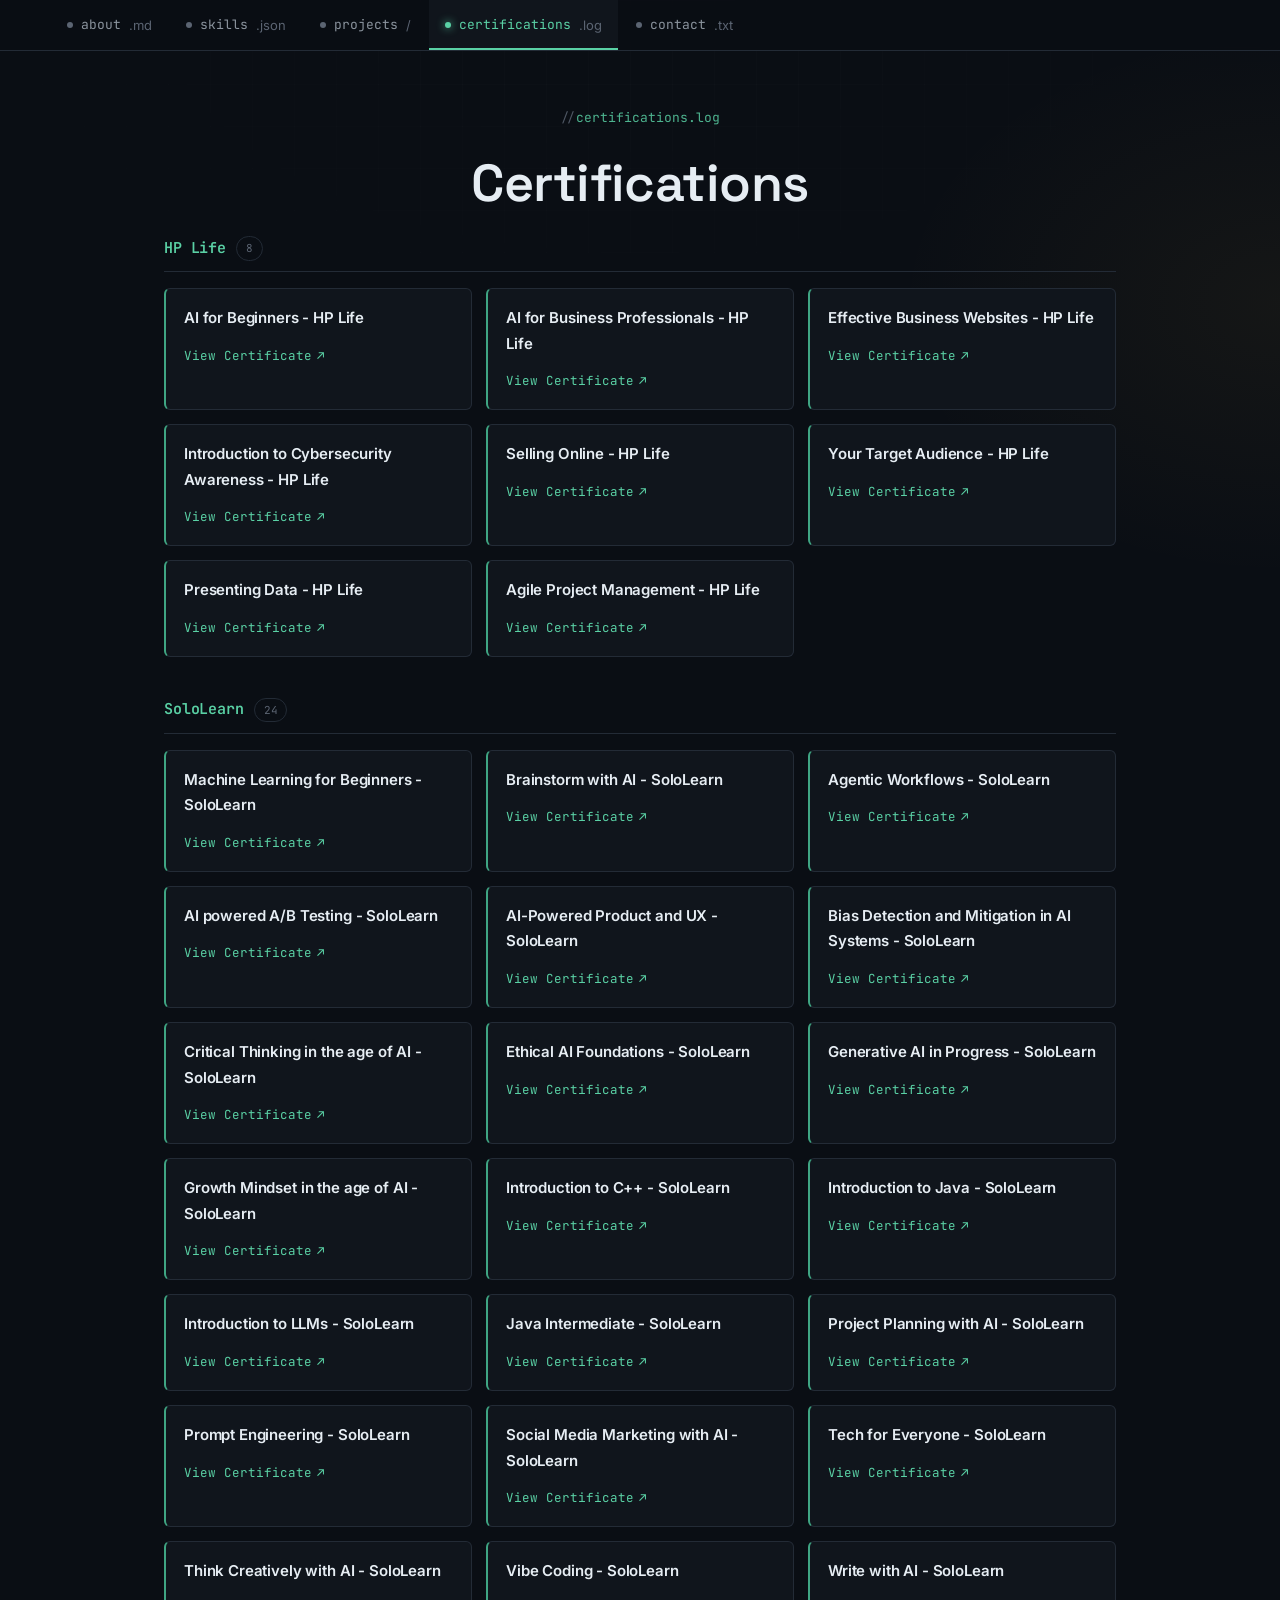
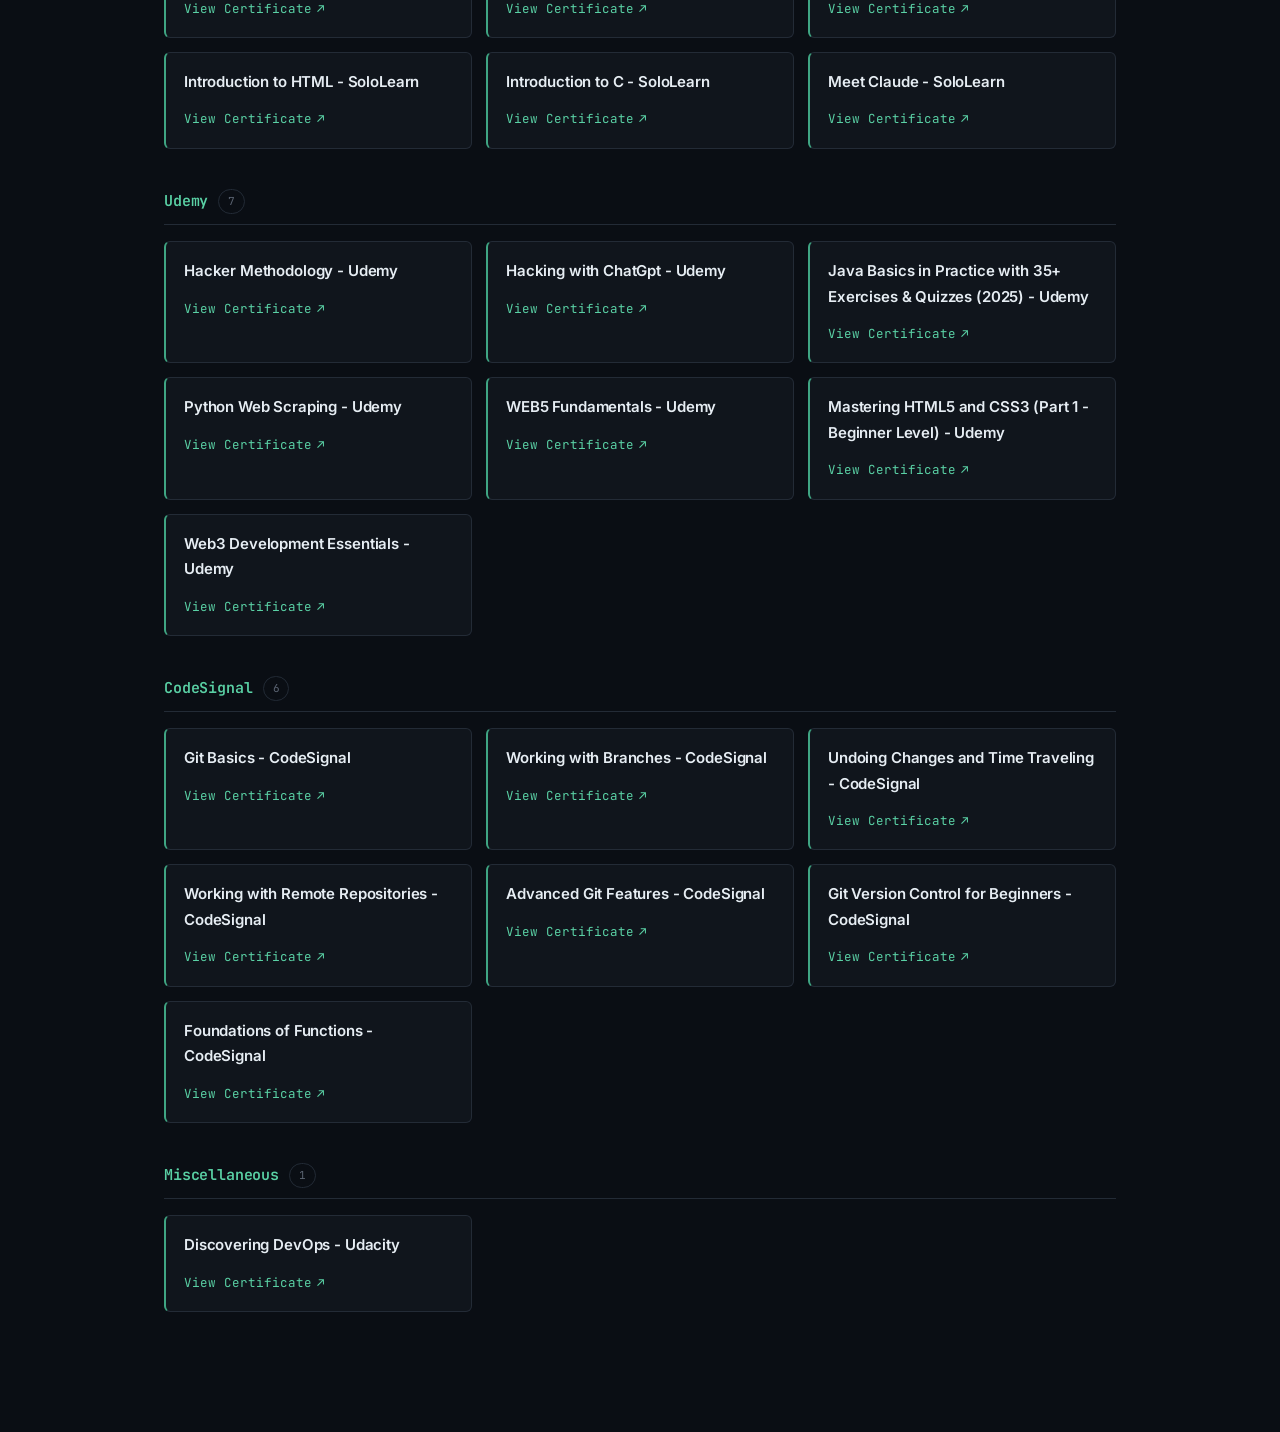
==== certifications.html @ 0cbd5995 "Add new certification: Foundations of Functions from CodeSignal to certifications.html" ====
<!doctype html>
<html lang="en">
  <head>
    <meta charset="UTF-8" />
    <meta name="viewport" content="width=device-width, initial-scale=1.0" />
    <title>Certifications — Ahmad Albash Zia</title>
    <link rel="preconnect" href="https://fonts.googleapis.com" />
    <link rel="preconnect" href="https://fonts.gstatic.com" crossorigin />
    <link
      href="https://fonts.googleapis.com/css2?family=Space+Grotesk:wght@500;600;700&family=Inter:wght@400;500;600&family=JetBrains+Mono:wght@400;500&display=swap"
      rel="stylesheet"
    />
    <link rel="stylesheet" href="style.css" />
  </head>
  <body>
    <nav class="navbar">
      <div class="nav-links">
        <a class="tab" href="./index.html#Introduction"
          ><span class="dot"></span>about<span class="ext">.md</span></a
        >
        <a class="tab" href="./index.html#Skills"
          ><span class="dot"></span>skills<span class="ext">.json</span></a
        >
        <a class="tab" href="./index.html#Projects"
          ><span class="dot"></span>projects<span class="ext">/</span></a
        >
        <a class="tab active" href="./certifications.html"
          ><span class="dot"></span>certifications<span class="ext"
            >.log</span
          ></a
        >
        <a class="tab" href="./index.html#Contact"
          ><span class="dot"></span>contact<span class="ext">.txt</span></a
        >
      </div>
    </nav>

    <header>
      <p class="section-comment" style="justify-content: center; display: flex">
        certifications.log
      </p>
      <h1>Certifications</h1>
    </header>
    <main>
      <div class="issuer-group">
        <h2 class="issuer-name">HP Life <span class="count">8</span></h2>
        <div class="cert-grid">
          <div class="cert-card">
            <h2 class="cert-h2">AI for Beginners - HP Life</h2>
            <a
              href="https://www.life-global.org/certificate/41f4f62a-e7fe-44b0-a521-57588544c8f8"
              target="_blank"
              >View Certificate</a
            >
          </div>

          <div class="cert-card">
            <h2 class="cert-h2">AI for Business Professionals - HP Life</h2>
            <a
              href="https://www.life-global.org/certificate/1ef7b1c4-3ec1-46b8-892e-6b7d2354083e"
              target="_blank"
              >View Certificate</a
            >
          </div>

          <div class="cert-card">
            <h2 class="cert-h2">Effective Business Websites - HP Life</h2>
            <a
              href="https://www.life-global.org/certificate/fbd378d3-0270-4881-887a-692f426d498f"
              target="_blank"
              >View Certificate</a
            >
          </div>

          <div class="cert-card">
            <h2 class="cert-h2">
              Introduction to Cybersecurity Awareness - HP Life
            </h2>
            <a
              href="https://www.life-global.org/certificate/02664393-40a0-4029-86be-61c09d1d9b09"
              target="_blank"
              >View Certificate</a
            >
          </div>

          <div class="cert-card">
            <h2 class="cert-h2">Selling Online - HP Life</h2>
            <a
              href="https://www.life-global.org/certificate/b8f3567b-6fda-4a4f-a166-8b7f72ed0008"
              target="_blank"
              >View Certificate</a
            >
          </div>

          <div class="cert-card">
            <h2 class="cert-h2">Your Target Audience - HP Life</h2>
            <a
              href="https://www.life-global.org/certificate/7d866c68-f77e-4d21-af58-1f5ccb787897"
              target="_blank"
              >View Certificate</a
            >
          </div>

          <div class="cert-card">
            <h2 class="cert-h2">Presenting Data - HP Life</h2>
            <a
              href="https://www.life-global.org/certificate/591a79cc-0b3f-49ba-9373-750c67ef1134"
              target="_blank"
              >View Certificate</a
            >
          </div>

          <div class="cert-card">
            <h2 class="cert-h2">Agile Project Management - HP Life</h2>
            <a
              href="https://www.life-global.org/certificate/7ed08704-b102-4019-a067-90a4513e0f33"
              target="_blank"
              >View Certificate</a
            >
          </div>
        </div>
      </div>

      <div class="issuer-group">
        <h2 class="issuer-name">SoloLearn <span class="count">24</span></h2>
        <div class="cert-grid">
          <div class="cert-card">
            <h2 class="cert-h2">Machine Learning for Beginners - SoloLearn</h2>
            <a
              href="https://www.sololearn.com/certificates/CC-AMNHDHMT"
              target="_blank"
              >View Certificate</a
            >
          </div>

          <div class="cert-card">
            <h2 class="cert-h2">Brainstorm with AI - SoloLearn</h2>
            <a
              href="https://www.sololearn.com/certificates/CC-PLIGG1EA"
              target="_blank"
              >View Certificate</a
            >
          </div>

          <div class="cert-card">
            <h2 class="cert-h2">Agentic Workflows - SoloLearn</h2>
            <a
              href="https://www.sololearn.com/certificates/CC-DTAYGO9R"
              target="_blank"
              >View Certificate</a
            >
          </div>

          <div class="cert-card">
            <h2 class="cert-h2">AI powered A/B Testing - SoloLearn</h2>
            <a
              href="https://www.sololearn.com/certificates/CC-SEPK7ECH"
              target="_blank"
              >View Certificate</a
            >
          </div>

          <div class="cert-card">
            <h2 class="cert-h2">AI-Powered Product and UX - SoloLearn</h2>
            <a
              href="https://www.sololearn.com/certificates/CC-TLQQFYBA"
              target="_blank"
              >View Certificate</a
            >
          </div>

          <div class="cert-card">
            <h2 class="cert-h2">
              Bias Detection and Mitigation in AI Systems - SoloLearn
            </h2>
            <a
              href="https://www.sololearn.com/certificates/CC-4LPDYMAB"
              target="_blank"
              >View Certificate</a
            >
          </div>

          <div class="cert-card">
            <h2 class="cert-h2">
              Critical Thinking in the age of AI - SoloLearn
            </h2>
            <a
              href="https://www.sololearn.com/certificates/CC-JHFIIAVK"
              target="_blank"
              >View Certificate</a
            >
          </div>

          <div class="cert-card">
            <h2 class="cert-h2">Ethical AI Foundations - SoloLearn</h2>
            <a
              href="https://www.sololearn.com/certificates/CC-DMKH3DBT"
              target="_blank"
              >View Certificate</a
            >
          </div>

          <div class="cert-card">
            <h2 class="cert-h2">Generative AI in Progress - SoloLearn</h2>
            <a
              href="https://www.sololearn.com/certificates/CC-GPG73WEL"
              target="_blank"
              >View Certificate</a
            >
          </div>

          <div class="cert-card">
            <h2 class="cert-h2">Growth Mindset in the age of AI - SoloLearn</h2>
            <a
              href="https://www.sololearn.com/certificates/CC-PH25BYEA"
              target="_blank"
              >View Certificate</a
            >
          </div>

          <div class="cert-card">
            <h2 class="cert-h2">Introduction to C++ - SoloLearn</h2>
            <a
              href="https://www.sololearn.com/certificates/CC-8TV8YMZH"
              target="_blank"
              >View Certificate</a
            >
          </div>

          <div class="cert-card">
            <h2 class="cert-h2">Introduction to Java - SoloLearn</h2>
            <a
              href="https://www.sololearn.com/certificates/CC-CNMYTALL"
              target="_blank"
              >View Certificate</a
            >
          </div>

          <div class="cert-card">
            <h2 class="cert-h2">Introduction to LLMs - SoloLearn</h2>
            <a
              href="https://www.sololearn.com/certificates/CC-4VEBK7KH"
              target="_blank"
              >View Certificate</a
            >
          </div>

          <div class="cert-card">
            <h2 class="cert-h2">Java Intermediate - SoloLearn</h2>
            <a
              href="https://www.sololearn.com/certificates/CC-KGEHUWQW"
              target="_blank"
              >View Certificate</a
            >
          </div>

          <div class="cert-card">
            <h2 class="cert-h2">Project Planning with AI - SoloLearn</h2>
            <a
              href="https://www.sololearn.com/certificates/CC-HE79Y2UQ"
              target="_blank"
              >View Certificate</a
            >
          </div>

          <div class="cert-card">
            <h2 class="cert-h2">Prompt Engineering - SoloLearn</h2>
            <a
              href="https://www.sololearn.com/certificates/CC-WKHAZEOQ"
              target="_blank"
              >View Certificate</a
            >
          </div>

          <div class="cert-card">
            <h2 class="cert-h2">Social Media Marketing with AI - SoloLearn</h2>
            <a
              href="https://www.sololearn.com/certificates/CC-ANL8QXHB"
              target="_blank"
              >View Certificate</a
            >
          </div>

          <div class="cert-card">
            <h2 class="cert-h2">Tech for Everyone - SoloLearn</h2>
            <a
              href="https://www.sololearn.com/certificates/CC-H2IM3ERI"
              target="_blank"
              >View Certificate</a
            >
          </div>

          <div class="cert-card">
            <h2 class="cert-h2">Think Creatively with AI - SoloLearn</h2>
            <a
              href="https://www.sololearn.com/certificates/CC-IZJNZQUW"
              target="_blank"
              >View Certificate</a
            >
          </div>

          <div class="cert-card">
            <h2 class="cert-h2">Vibe Coding - SoloLearn</h2>
            <a
              href="https://www.sololearn.com/certificates/CC-GGVY6HLO"
              target="_blank"
              >View Certificate</a
            >
          </div>

          <div class="cert-card">
            <h2 class="cert-h2">Write with AI - SoloLearn</h2>
            <a
              href="https://www.sololearn.com/certificates/CC-YM1V4WTE"
              target="_blank"
              >View Certificate</a
            >
          </div>

          <div class="cert-card">
            <h2 class="cert-h2">Introduction to HTML - SoloLearn</h2>
            <a
              href="https://www.sololearn.com/certificates/CC-SZJBP7QG"
              target="_blank"
              >View Certificate</a
            >
          </div>

          <div class="cert-card">
            <h2 class="cert-h2">Introduction to C - SoloLearn</h2>
            <a
              href="https://www.sololearn.com/certificates/CC-MPUM5IZ2"
              target="_blank"
              >View Certificate</a
            >
          </div>

          <div class="cert-card">
            <h2 class="cert-h2">Meet Claude - SoloLearn</h2>
            <a
              href="https://www.sololearn.com/en/certificates/CC-3ZCY8PQW"
              target="_blank"
              >View Certificate</a
            >
          </div>
        </div>
      </div>

      <div class="issuer-group">
        <h2 class="issuer-name">Udemy <span class="count">7</span></h2>
        <div class="cert-grid">
          <div class="cert-card">
            <h2 class="cert-h2">Hacker Methodology - Udemy</h2>
            <a
              href="https://www.udemy.com/certificate/UC-feffe3ad-34ff-4597-ab7b-09a08240f12f/"
              target="_blank"
              >View Certificate</a
            >
          </div>

          <div class="cert-card">
            <h2 class="cert-h2">Hacking with ChatGpt - Udemy</h2>
            <a
              href="https://www.udemy.com/certificate/UC-b2f5a673-4d5a-474f-9c0e-f15530fd0b1a/"
              target="_blank"
              >View Certificate</a
            >
          </div>

          <div class="cert-card">
            <h2 class="cert-h2">
              Java Basics in Practice with 35+ Exercises &amp; Quizzes (2025) -
              Udemy
            </h2>
            <a
              href="https://www.udemy.com/certificate/UC-658bfc22-e872-489e-82f9-972fbaf55dc1/"
              target="_blank"
              >View Certificate</a
            >
          </div>

          <div class="cert-card">
            <h2 class="cert-h2">Python Web Scraping - Udemy</h2>
            <a
              href="https://www.udemy.com/certificate/UC-4c18122f-6a0b-4c70-8692-f7523237807d/"
              target="_blank"
              >View Certificate</a
            >
          </div>

          <div class="cert-card">
            <h2 class="cert-h2">WEB5 Fundamentals - Udemy</h2>
            <a
              href="https://www.udemy.com/certificate/UC-31414b66-4fed-4332-87a7-8d93bfe68417/"
              target="_blank"
              >View Certificate</a
            >
          </div>

          <div class="cert-card">
            <h2 class="cert-h2">
              Mastering HTML5 and CSS3 (Part 1 - Beginner Level) - Udemy
            </h2>
            <a
              href="https://www.udemy.com/certificate/UC-2c51020c-19a0-4979-86e9-bd4f446c3b7b/"
              target="_blank"
              >View Certificate</a
            >
          </div>

          <div class="cert-card">
            <h2 class="cert-h2">Web3 Development Essentials - Udemy</h2>
            <a
              href="https://www.udemy.com/certificate/UC-55bbf807-36dd-4e3c-96a8-2cb6d1d15b8e/"
              target="_blank"
              >View Certificate</a
            >
          </div>
        </div>
      </div>

      <div class="issuer-group">
        <h2 class="issuer-name">CodeSignal <span class="count">6</span></h2>
        <div class="cert-grid">
          <div class="cert-card">
            <h2 class="cert-h2">Git Basics - CodeSignal</h2>
            <a
              href="https://codesignal.com/learn/certificates/cmr0frbi000byl504bilwakas/courses/655"
              target="_blank"
              >View Certificate</a
            >
          </div>

          <div class="cert-card">
            <h2 class="cert-h2">Working with Branches - CodeSignal</h2>
            <a
              href="https://codesignal.com/learn/certificates/cmr0frbi000byl504bilwakas/courses/656"
              target="_blank"
              >View Certificate</a
            >
          </div>

          <div class="cert-card">
            <h2 class="cert-h2">
              Undoing Changes and Time Traveling - CodeSignal
            </h2>
            <a
              href="https://codesignal.com/learn/certificates/cmr0frbi000byl504bilwakas/courses/657"
              target="_blank"
              >View Certificate</a
            >
          </div>

          <div class="cert-card">
            <h2 class="cert-h2">
              Working with Remote Repositories - CodeSignal
            </h2>
            <a
              href="https://codesignal.com/learn/certificates/cmr0frbi000byl504bilwakas/courses/658"
              target="_blank"
              >View Certificate</a
            >
          </div>

          <div class="cert-card">
            <h2 class="cert-h2">Advanced Git Features - CodeSignal</h2>
            <a
              href="https://codesignal.com/learn/certificates/cmr0frbi000byl504bilwakas/courses/659"
              target="_blank"
              >View Certificate</a
            >
          </div>

          <div class="cert-card">
            <h2 class="cert-h2">
              Git Version Control for Beginners - CodeSignal
            </h2>
            <a
              href="https://codesignal.com/learn/certificates/cmr0frbi000byl504bilwakas/course-paths/140"
              target="_blank"
              >View Certificate</a
            >
          </div>

          <div class="cert-card">
            <h2 class="cert-h2">Foundations of Functions - CodeSignal</h2>
            <a
              href="https://codesignal.com/learn/certificates/cmr0frbi000byl504bilwakas/courses/415"
              target="_blank"
              >View Certificate</a
            >
          </div>
        </div>
      </div>

      <div class="issuer-group">
        <h2 class="issuer-name">Miscellaneous <span class="count">1</span></h2>
        <div class="cert-grid">
          <div class="cert-card">
            <h2 class="cert-h2">Discovering DevOps - Udacity</h2>
            <a
              href="https://www.udacity.com/certificate/e/5c9f0692-738c-11f1-b61a-3b768ef343a6"
              target="_blank"
              >View Certificate</a
            >
          </div>
        </div>
      </div>
    </main>

    <script src="script.js"></script>
  </body>
</html>
---- style.css ----
/* =========================================================
   Ahmad Albash Zia — Portfolio
   Design concept: a code editor / terminal window.
   Nav = file tabs. Section headers = code comments.
   Skills = syntax-highlighted tokens. Certs = a build log.
   ========================================================= */

:root {
  --bg: #0a0e14;
  --bg-alt: #0d1117;
  --surface: #10151c;
  --surface-hover: #161d27;
  --border: #232b36;
  --border-soft: #1b222c;
  --text: #e6edf3;
  --text-dim: #8b949e;
  --text-faint: #5b6472;
  --accent: #5ad1a5;
  --accent-dim: #3fa583;
  --accent-soft: rgba(90, 209, 165, 0.12);
  --accent-2: #e3b341;
  --danger: #f27878;

  --font-display: "Space Grotesk", "Inter", "Segoe UI", sans-serif;
  --font-sans: "Inter", "Segoe UI", Roboto, Helvetica, Arial, sans-serif;
  --font-mono:
    "JetBrains Mono", "Fira Code", ui-monospace, Menlo, Consolas, monospace;

  --radius: 10px;
  --radius-sm: 6px;
  --ease: cubic-bezier(0.16, 1, 0.3, 1);
}

* {
  box-sizing: border-box;
  font-family: var(--font-sans);
  line-height: 1.7;
}

html {
  scroll-behavior: smooth;
}

body {
  background:
    radial-gradient(
      ellipse 900px 500px at 15% -10%,
      rgba(90, 209, 165, 0.08),
      transparent 60%
    ),
    radial-gradient(
      ellipse 700px 500px at 100% 10%,
      rgba(227, 179, 65, 0.05),
      transparent 55%
    ),
    var(--bg);
  color: var(--text);
  margin: 0;
  min-height: 100vh;
}

::selection {
  background: var(--accent);
  color: #05100b;
}

body::before {
  content: "";
  position: fixed;
  inset: 0;
  pointer-events: none;
  z-index: 0;
  background-image:
    linear-gradient(rgba(255, 255, 255, 0.015) 1px, transparent 1px),
    linear-gradient(90deg, rgba(255, 255, 255, 0.015) 1px, transparent 1px);
  background-size: 42px 42px;
  mask-image: radial-gradient(
    ellipse 80% 60% at 50% 0%,
    black,
    transparent 75%
  );
}

a {
  color: var(--accent);
  text-decoration: none;
  padding-left: 0;
  font-size: 14px;
  transition: color 0.2s var(--ease);
}

a:hover {
  color: #86e6c2;
}

a:visited {
  color: var(--accent);
}

a:focus-visible,
button:focus-visible,
.tab:focus-visible {
  outline: 2px solid var(--accent);
  outline-offset: 3px;
  border-radius: 3px;
}

h1 {
  font-family: var(--font-display);
  padding-left: 0;
  font-size: clamp(32px, 6vw, 52px);
  font-weight: 600;
  letter-spacing: -0.01em;
  margin: 0 0 8px;
  color: var(--text);
}

h2 {
  font-family: var(--font-display);
  padding-left: 0;
  color: var(--text);
  font-size: clamp(22px, 3.4vw, 28px);
  font-weight: 600;
  letter-spacing: -0.01em;
  margin: 0 0 6px;
}

p {
  padding-left: 0;
  color: var(--text-dim);
}

.page-shell {
  max-width: 1040px;
  margin: 0 auto;
  padding: 0 24px 80px;
  position: relative;
  z-index: 1;
}

.navbar {
  display: flex;
  gap: 0;
  font-size: 14px;
  background: rgba(10, 14, 20, 0.82);
  backdrop-filter: blur(10px);
  padding: 0 4vw;
  border-bottom: 1px solid var(--border);
  justify-content: flex-start;
  align-items: center;
  flex-wrap: wrap;
  position: sticky;
  top: 0;
  z-index: 50;
}

.nav-links {
  display: flex;
  gap: 2px;
  flex-wrap: wrap;
  flex-direction: row;
  width: 100%;
  margin-top: 0;
}

.tab {
  display: inline-flex;
  align-items: center;
  gap: 8px;
  white-space: nowrap;
  color: var(--text-dim);
  font-family: var(--font-mono);
  font-size: 13px;
  padding: 14px 16px 12px;
  border-bottom: 2px solid transparent;
  position: relative;
  transition:
    color 0.2s var(--ease),
    background 0.2s var(--ease);
}

.tab .dot {
  width: 6px;
  height: 6px;
  border-radius: 50%;
  background: var(--text-faint);
  transition:
    background 0.2s var(--ease),
    box-shadow 0.2s var(--ease);
  flex-shrink: 0;
}

.tab:hover {
  color: var(--text);
  background: var(--surface-hover);
}

.tab.active {
  color: var(--accent);
  border-bottom-color: var(--accent);
  background: var(--surface);
}

.tab.active .dot {
  background: var(--accent);
  box-shadow: 0 0 8px var(--accent);
}

.tab .ext {
  color: var(--text-faint);
}

.hero {
  padding: 72px 0 40px;
}

.eyebrow {
  padding-left: 0;
  color: var(--text-faint);
  font-family: var(--font-mono);
  font-size: 13px;
  letter-spacing: 0.02em;
  margin: 0 0 14px;
}

.eyebrow .prompt-sign {
  color: var(--accent);
}

.terminal {
  background: var(--surface);
  border: 1px solid var(--border);
  border-radius: var(--radius);
  overflow: hidden;
  box-shadow: 0 20px 60px -25px rgba(0, 0, 0, 0.6);
  margin-top: 28px;
}

.terminal-bar {
  display: flex;
  align-items: center;
  gap: 8px;
  padding: 10px 14px;
  background: var(--bg-alt);
  border-bottom: 1px solid var(--border);
}

.terminal-bar span {
  width: 10px;
  height: 10px;
  border-radius: 50%;
  display: inline-block;
}

.terminal-bar .r {
  background: #f27878;
}
.terminal-bar .y {
  background: #e3b341;
}
.terminal-bar .g {
  background: #5ad1a5;
}

.terminal-bar .path {
  margin-left: 10px;
  font-family: var(--font-mono);
  font-size: 12px;
  color: var(--text-faint);
}

.terminal-body {
  padding: 22px 24px 26px;
  font-family: var(--font-mono);
  font-size: 14px;
  color: var(--text-dim);
}

.terminal-body .line {
  margin-bottom: 4px;
}

.terminal-body .prompt-sign {
  color: var(--accent);
  margin-right: 8px;
}

#typed-name {
  color: var(--text);
}

.cursor {
  display: inline-block;
  width: 8px;
  height: 1.05em;
  background: var(--accent);
  margin-left: 3px;
  vertical-align: -2px;
  animation: blink 1s steps(1) infinite;
}

@keyframes blink {
  50% {
    opacity: 0;
  }
}

section,
#Certifications {
  padding-top: 64px;
  scroll-margin-top: 66px;
}

.section-comment {
  font-family: var(--font-mono);
  font-size: 13px;
  color: var(--accent);
  margin: 0 0 10px;
  opacity: 0.85;
}

.section-comment::before {
  content: "// ";
  color: var(--text-faint);
}

[data-reveal] {
  opacity: 0;
  transform: translateY(18px);
  transition:
    opacity 0.6s var(--ease),
    transform 0.6s var(--ease);
}

[data-reveal].in-view {
  opacity: 1;
  transform: translateY(0);
}

@media (prefers-reduced-motion: reduce) {
  [data-reveal] {
    opacity: 1;
    transform: none;
    transition: none;
  }
  .cursor {
    animation: none;
  }
  html {
    scroll-behavior: auto;
  }
}

.intro-box {
  width: 100%;
  max-width: 720px;
  box-sizing: border-box;
  overflow-wrap: break-word;
  border-left: 2px solid var(--border);
  padding-left: 18px;
}

.intro-box p {
  padding-left: 0;
  line-height: 1.75;
}

.skills-list {
  display: flex;
  flex-wrap: wrap;
  gap: 10px;
  list-style-type: none;
  padding: 0;
  margin: 0;
}

.skills-list li {
  --tok: var(--accent);
  background: var(--surface);
  border: 1px solid var(--border);
  color: var(--tok);
  padding: 7px 14px;
  border-radius: 20px;
  font-size: 13px;
  font-family: var(--font-mono);
  transition:
    transform 0.2s var(--ease),
    border-color 0.2s var(--ease),
    background 0.2s var(--ease);
  cursor: default;
}

.skills-list li:hover {
  transform: translateY(-3px);
  border-color: var(--tok);
  background: var(--surface-hover);
}

.skills-list li.lang-java {
  --tok: #f0a35e;
}
.skills-list li.lang-python {
  --tok: #6fb3f2;
}
.skills-list li.lang-cpp {
  --tok: #f28fb1;
}
.skills-list li.lang-html {
  --tok: #f0865e;
}
.skills-list li.lang-css {
  --tok: #6fa8f2;
}
.skills-list li.lang-git {
  --tok: #f0a35e;
}
.skills-list li.lang-github {
  --tok: #e6edf3;
}
.skills-list li.lang-spring {
  --tok: #5ad1a5;
}
.skills-list li.lang-swing {
  --tok: #c79cf2;
}
.skills-list li.lang-tkinter {
  --tok: #5ad1cf;
}

#Projects ul,
#Certifications ul {
  list-style: none;
  padding: 0;
  margin: 0 0 18px;
  display: grid;
  gap: 8px;
}

#Projects ul li,
#Certifications ul li {
  font-family: var(--font-mono);
  font-size: 13.5px;
  color: var(--text-dim);
  padding: 9px 12px;
  border-left: 2px solid var(--border);
  transition:
    border-color 0.2s var(--ease),
    color 0.2s var(--ease),
    background 0.2s var(--ease),
    transform 0.2s var(--ease);
}

#Projects ul li:hover,
#Certifications ul li:hover {
  border-left-color: var(--accent);
  color: var(--text);
  background: var(--surface);
  transform: translateX(4px);
}

.view-link {
  display: inline-flex;
  align-items: center;
  gap: 6px;
  font-family: var(--font-mono);
  font-size: 13px;
  padding: 9px 16px;
  border: 1px solid var(--border);
  border-radius: var(--radius-sm);
  color: var(--text);
  transition:
    border-color 0.2s var(--ease),
    color 0.2s var(--ease),
    background 0.2s var(--ease),
    transform 0.2s var(--ease);
}

.view-link:hover {
  border-color: var(--accent);
  color: var(--accent);
  background: var(--accent-soft);
  transform: translateX(2px);
}

.view-link::after {
  content: "→";
  transition: transform 0.2s var(--ease);
}

.view-link:hover::after {
  transform: translateX(3px);
}

.contact {
  padding-left: 0;
  color: var(--text-dim);
  font-family: var(--font-mono);
  font-size: 15px;
}

.social-row {
  display: flex;
  gap: 14px;
  margin-top: 10px;
}

.social-link {
  display: inline-flex;
  align-items: center;
  justify-content: center;
  width: 42px;
  height: 42px;
  border-radius: 50%;
  border: 1px solid var(--border);
  background: var(--surface);
  color: var(--text-dim);
  transition:
    color 0.2s var(--ease),
    border-color 0.2s var(--ease),
    transform 0.2s var(--ease),
    background 0.2s var(--ease);
}

.social-link svg {
  width: 20px;
  height: 20px;
}

.social-link:hover {
  color: var(--accent);
  border-color: var(--accent);
  background: var(--accent-soft);
  transform: translateY(-3px);
}

footer.site-footer {
  margin-top: 60px;
  padding-top: 24px;
  border-top: 1px solid var(--border-soft);
  font-family: var(--font-mono);
  font-size: 12px;
  color: var(--text-faint);
}

/* Certifications page */

main {
  max-width: 1000px;
  margin: auto;
  padding: 0 24px 80px;
  position: relative;
  z-index: 1;
}

header {
  text-align: center;
  padding-top: 56px;
}

header h1 {
  display: inline-block;
}

.issuer-group {
  margin-bottom: 40px;
}

.issuer-name {
  font-family: var(--font-mono);
  font-size: 15px;
  text-decoration: none;
  color: var(--accent);
  text-align: left;
  padding-left: 0;
  border-bottom: 1px solid var(--border);
  padding-bottom: 10px;
  margin-bottom: 16px;
  display: flex;
  align-items: center;
  gap: 10px;
}

.issuer-name .count {
  font-family: var(--font-mono);
  font-size: 11px;
  color: var(--text-faint);
  border: 1px solid var(--border);
  border-radius: 20px;
  padding: 2px 9px;
  font-weight: 400;
}

.cert-grid {
  display: grid;
  grid-template-columns: repeat(auto-fill, minmax(260px, 1fr));
  gap: 14px;
}

main .cert-card {
  background: var(--surface);
  border: 1px solid var(--border);
  border-left: 2px solid var(--accent-dim);
  border-radius: var(--radius-sm);
  padding: 16px 18px;
  margin: 0;
  transition:
    transform 0.25s var(--ease),
    border-color 0.25s var(--ease),
    box-shadow 0.25s var(--ease),
    background 0.25s var(--ease);
}

main .cert-card:hover {
  transform: translateY(-4px);
  border-color: var(--accent);
  background: var(--surface-hover);
  box-shadow: 0 14px 30px -18px rgba(90, 209, 165, 0.35);
}

.cert-card h2,
.cert-h2 {
  font-family: var(--font-sans);
  font-size: 15px;
  padding-left: 0;
  margin: 0 0 10px;
  color: var(--text);
  font-weight: 600;
}

.cert-card a {
  font-family: var(--font-mono);
  font-size: 12.5px;
  color: var(--accent);
  display: inline-flex;
  align-items: center;
  gap: 5px;
}

.cert-card a::after {
  content: "↗";
  transition: transform 0.2s var(--ease);
}

.cert-card a:hover::after {
  transform: translate(2px, -2px);
}

/* Projects page */

.project-card {
  width: 100%;
  margin: 0 0 28px;
  background: var(--surface);
  border-radius: var(--radius);
  border: 1px solid var(--border);
  transition:
    transform 0.3s var(--ease),
    border-color 0.3s var(--ease),
    box-shadow 0.3s var(--ease);
  overflow: hidden;
  position: relative;
}

.project-card::before {
  content: "";
  position: absolute;
  inset: 0 auto 0 0;
  width: 2px;
  background: var(--accent-dim);
  transition:
    background 0.3s var(--ease),
    width 0.3s var(--ease);
}

.project-card:hover {
  transform: translateY(-4px);
  box-shadow: 0 22px 44px -26px rgba(0, 0, 0, 0.65);
}

.project-card:hover::before {
  background: var(--accent);
  width: 3px;
}

.project-content {
  padding: 26px 30px;
}

.project-content h2 {
  padding-left: 0;
  font-size: 19px;
  margin-bottom: 12px;
}

.project-content p {
  padding-left: 0;
  color: var(--text-dim);
  font-size: 14.5px;
}

.project-content code {
  font-family: var(--font-mono);
  background: var(--bg-alt);
  border: 1px solid var(--border-soft);
  border-radius: 4px;
  padding: 1px 6px;
  font-size: 13px;
  color: var(--accent-2);
}

.project-content a.view-link {
  margin-top: 8px;
}

@media (max-width: 600px) {
  .navbar {
    padding: 0 4vw;
  }
  .tab {
    padding: 12px 10px;
    font-size: 12px;
  }
  .project-content {
    padding: 20px;
  }
  .cert-grid {
    grid-template-columns: 1fr;
  }
}
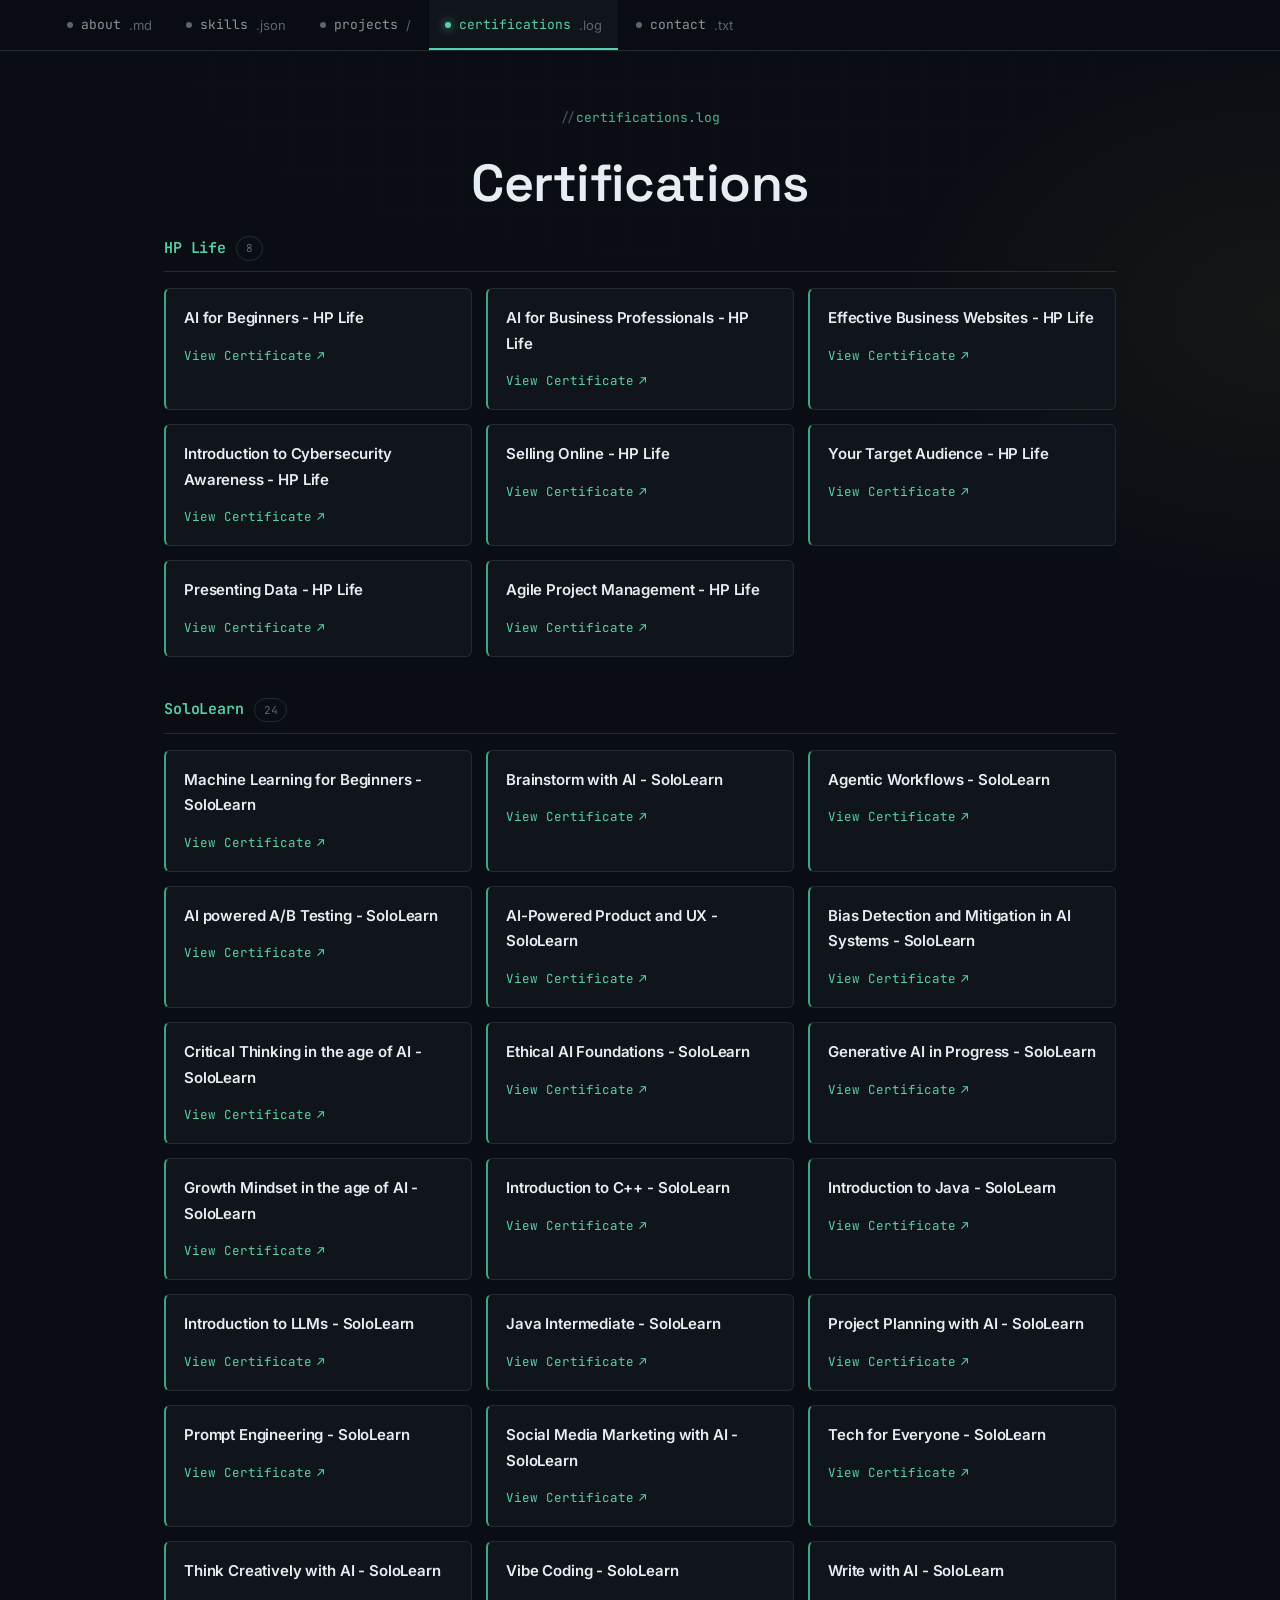
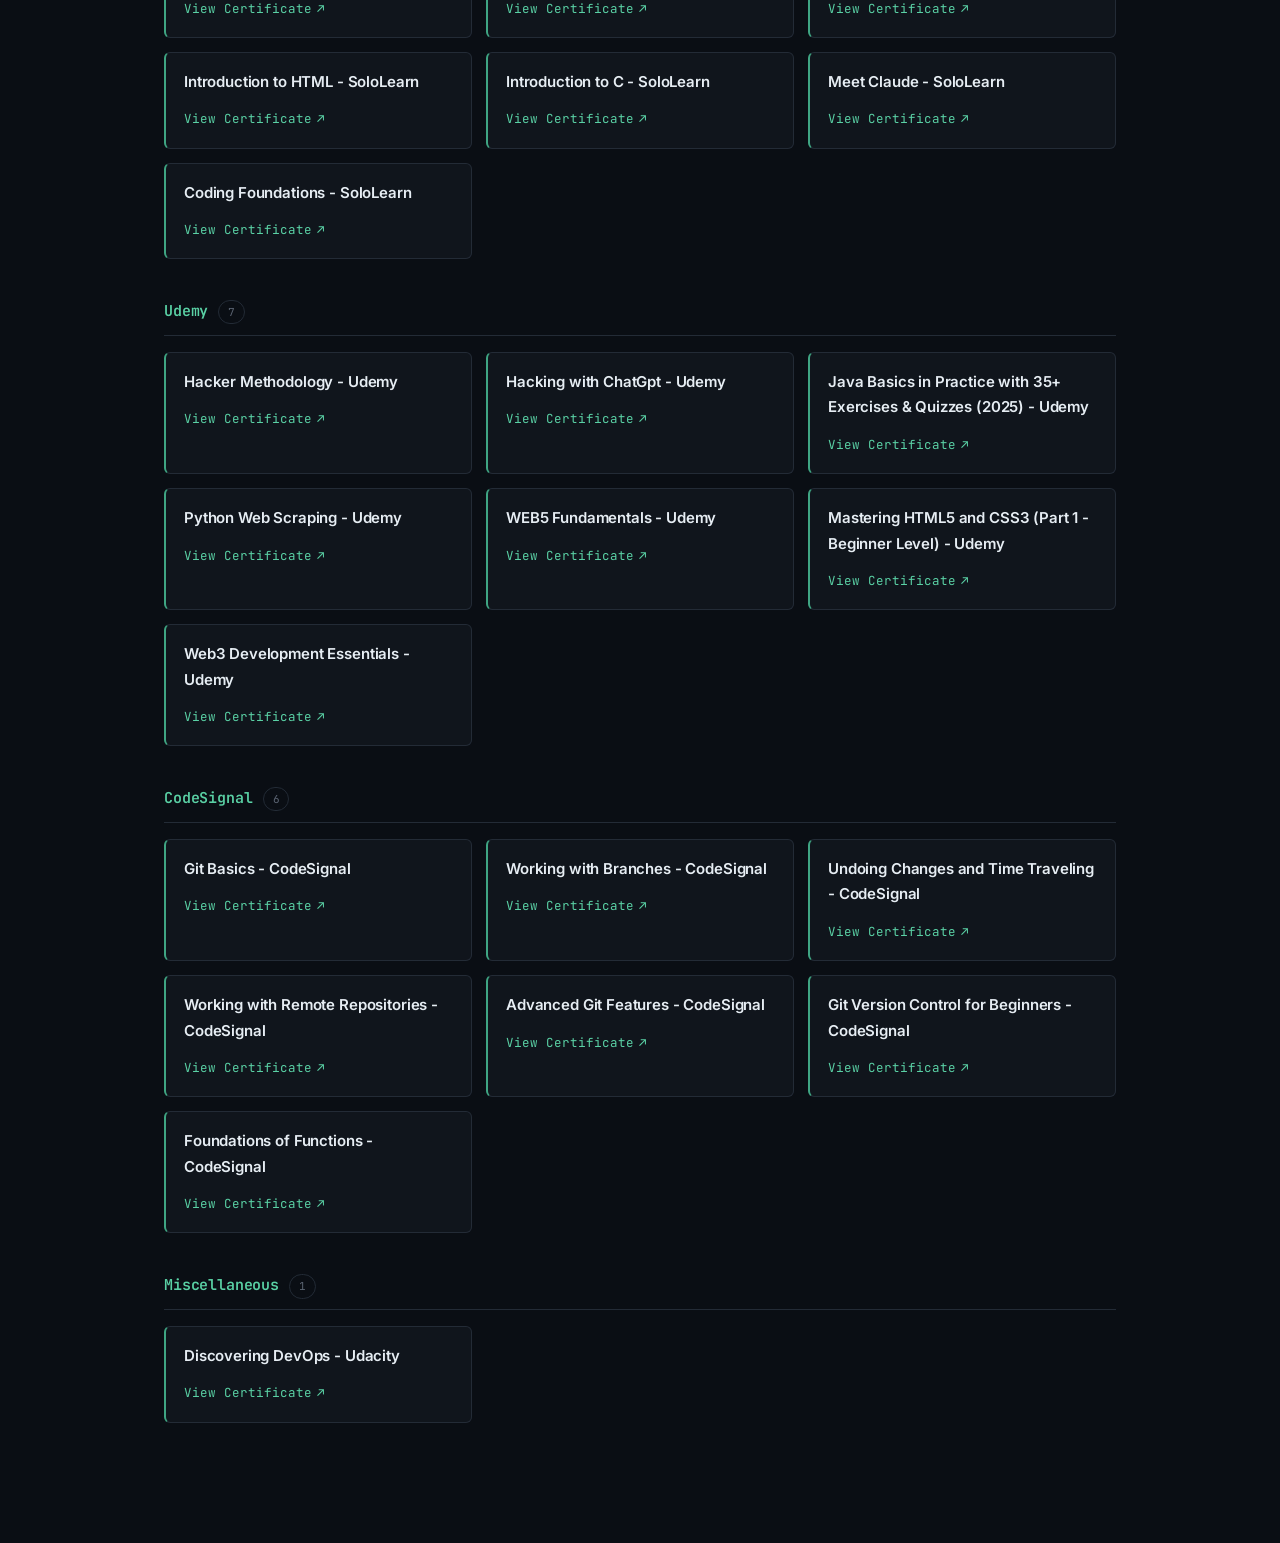
==== commit b63ee76d: "Add new certification: Coding Foundations from SoloLearn to certifications.html" ====
--- a/certifications.html
+++ b/certifications.html
@@ -343,6 +343,15 @@
               >View Certificate</a
             >
           </div>
+
+          <div class="cert-card">
+            <h2 class="cert-h2">Coding Foundations - SoloLearn</h2>
+            <a
+              href="https://www.sololearn.com/certificates/CC-DKF3YFMS"
+              target="_blank"
+              >View Certificate</a
+            >
+          </div>
         </div>
       </div>
 
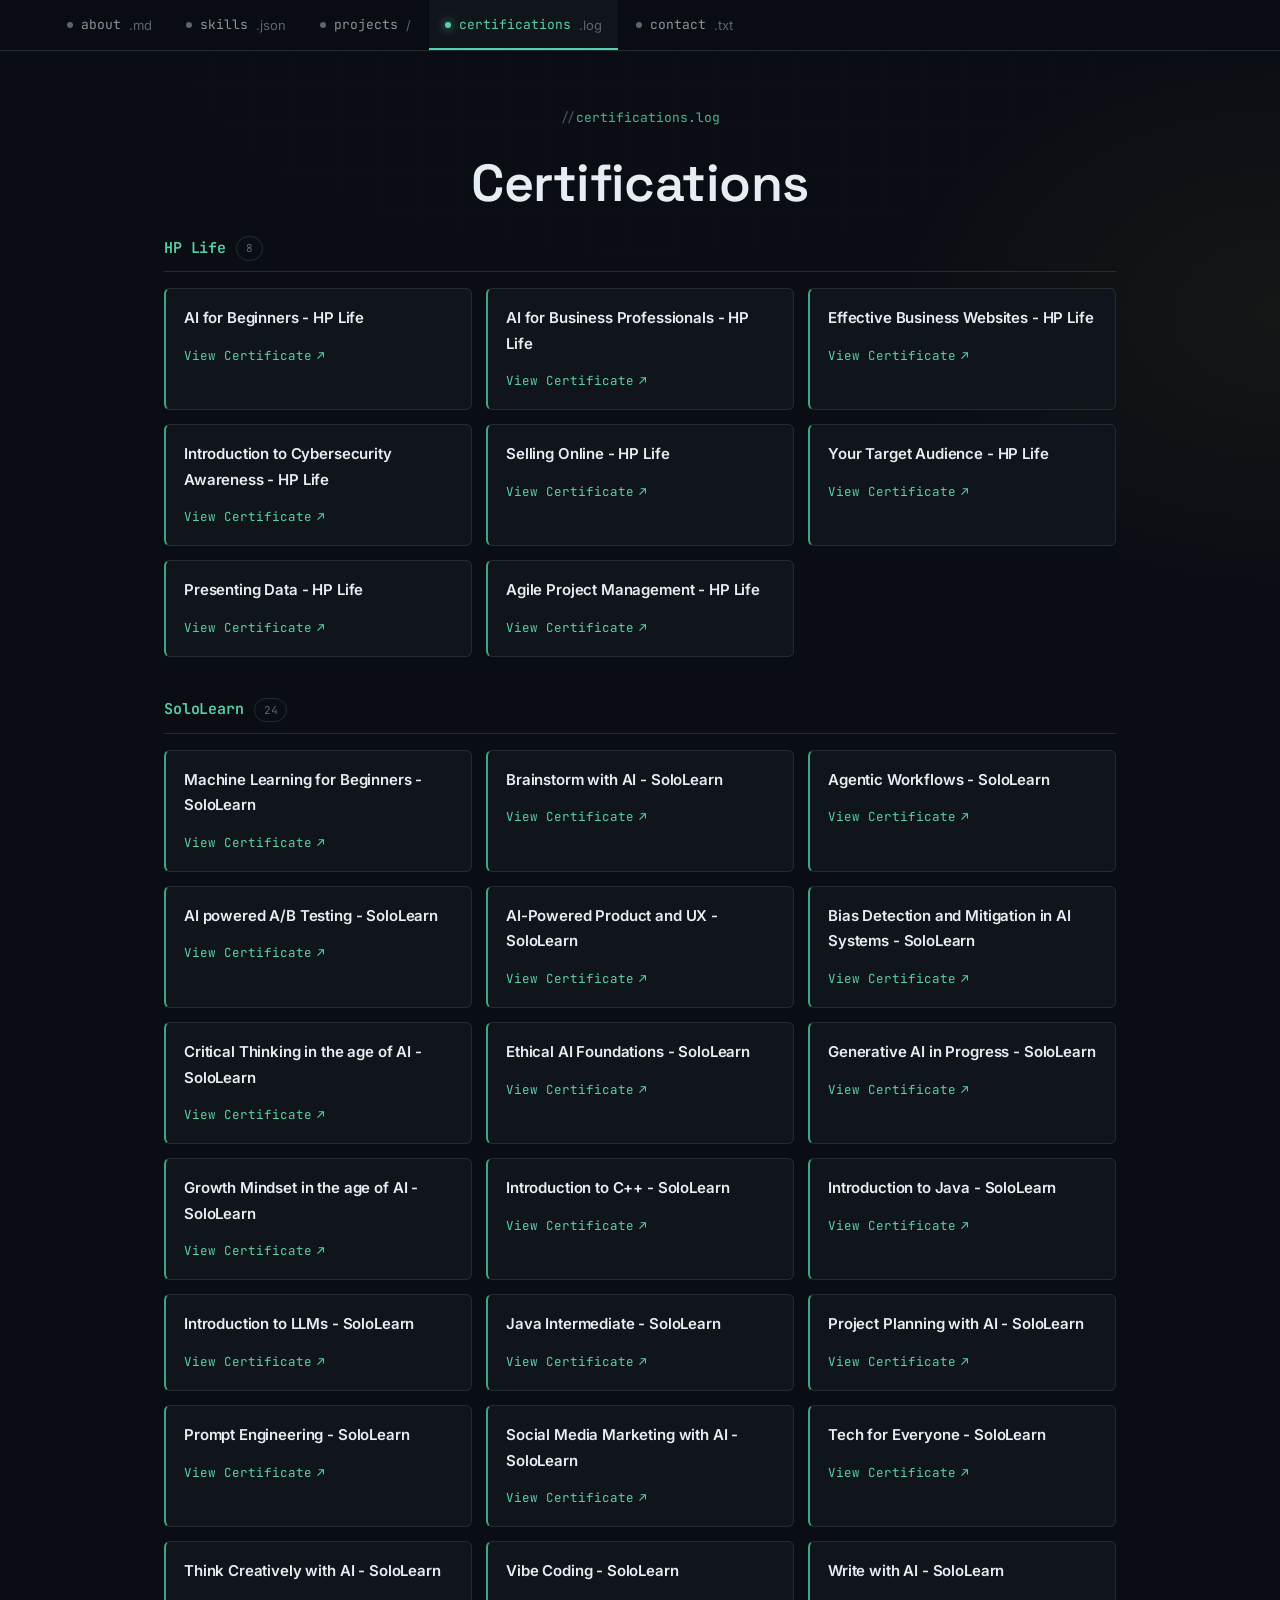
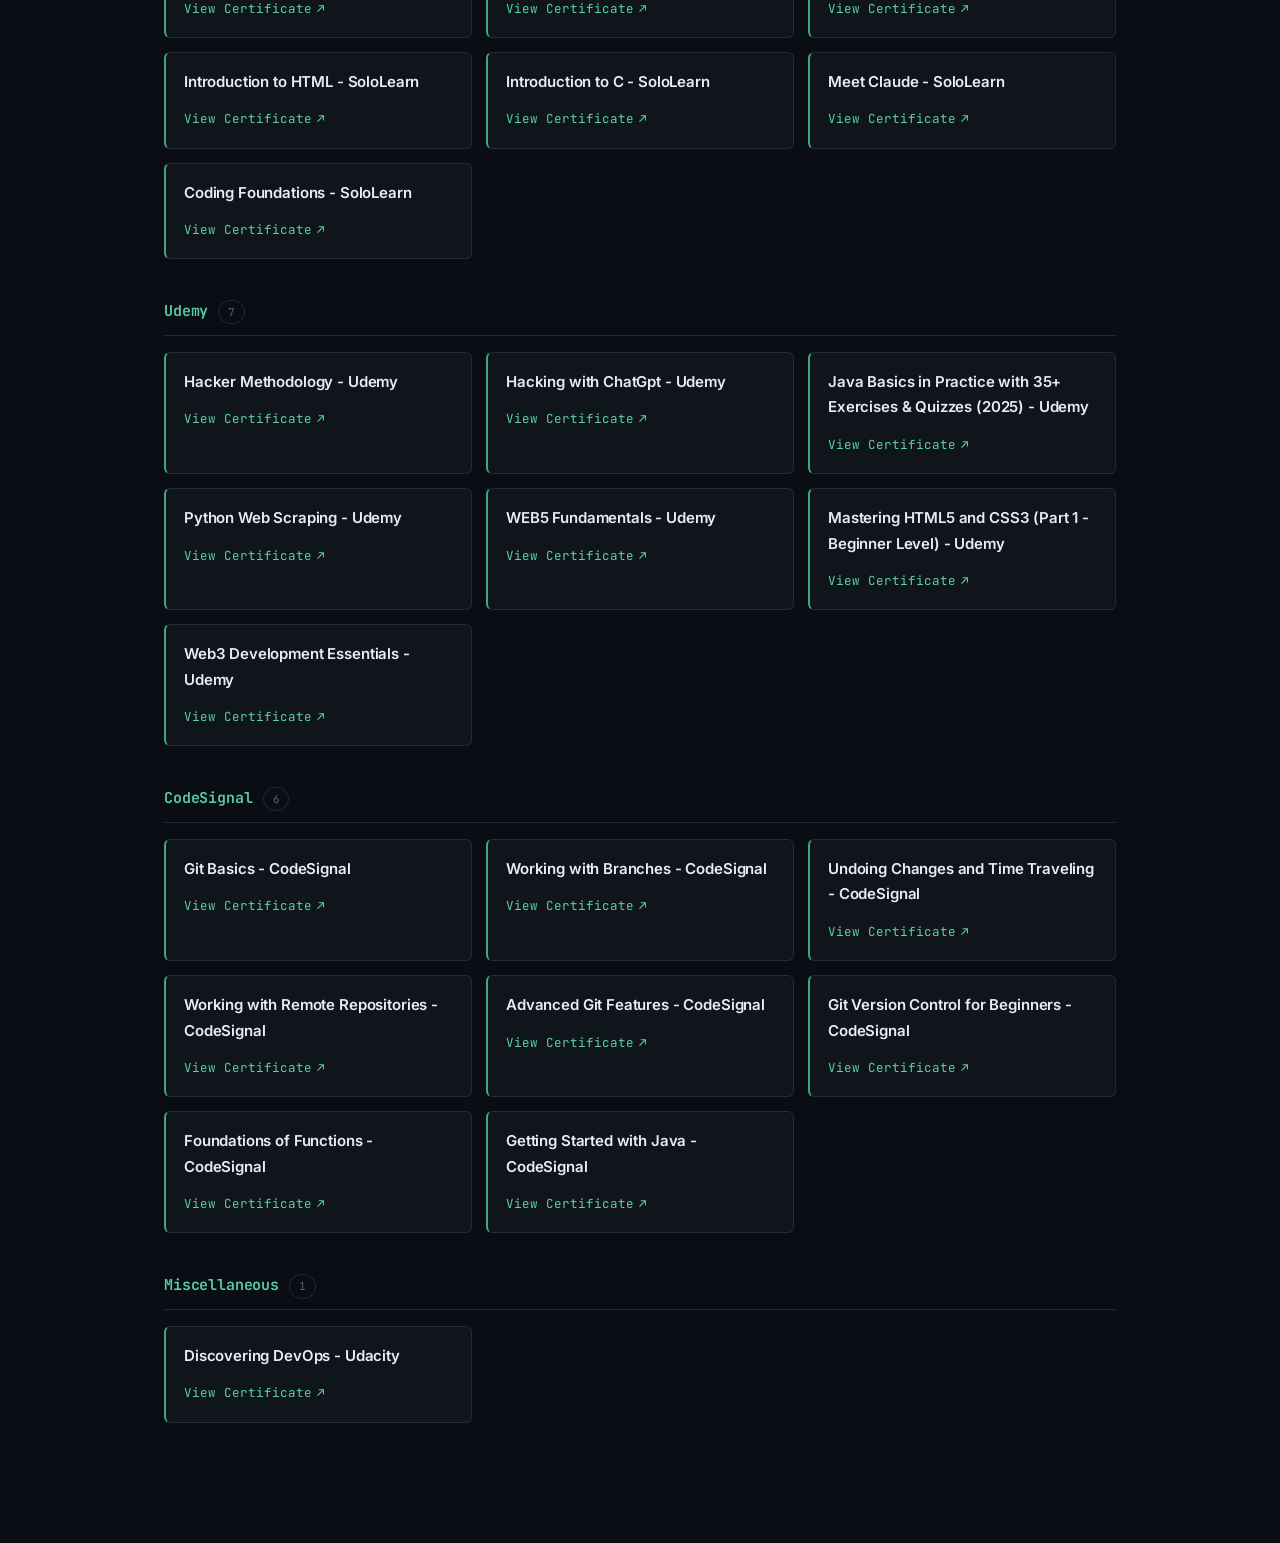
==== commit 5970cec9: "Add new certification: Getting Started with Java from CodeSignal to certifications.html" ====
--- a/certifications.html
+++ b/certifications.html
@@ -499,6 +499,15 @@
               >View Certificate</a
             >
           </div>
+
+          <div class="cert-card">
+            <h2 class="cert-h2">Getting Started with Java - CodeSignal</h2>
+            <a
+              href="https://codesignal.com/learn/certificates/cmr0frbi000byl504bilwakas/courses/31"
+              target="_blank"
+              >View Certificate</a
+            >
+          </div>
         </div>
       </div>
 
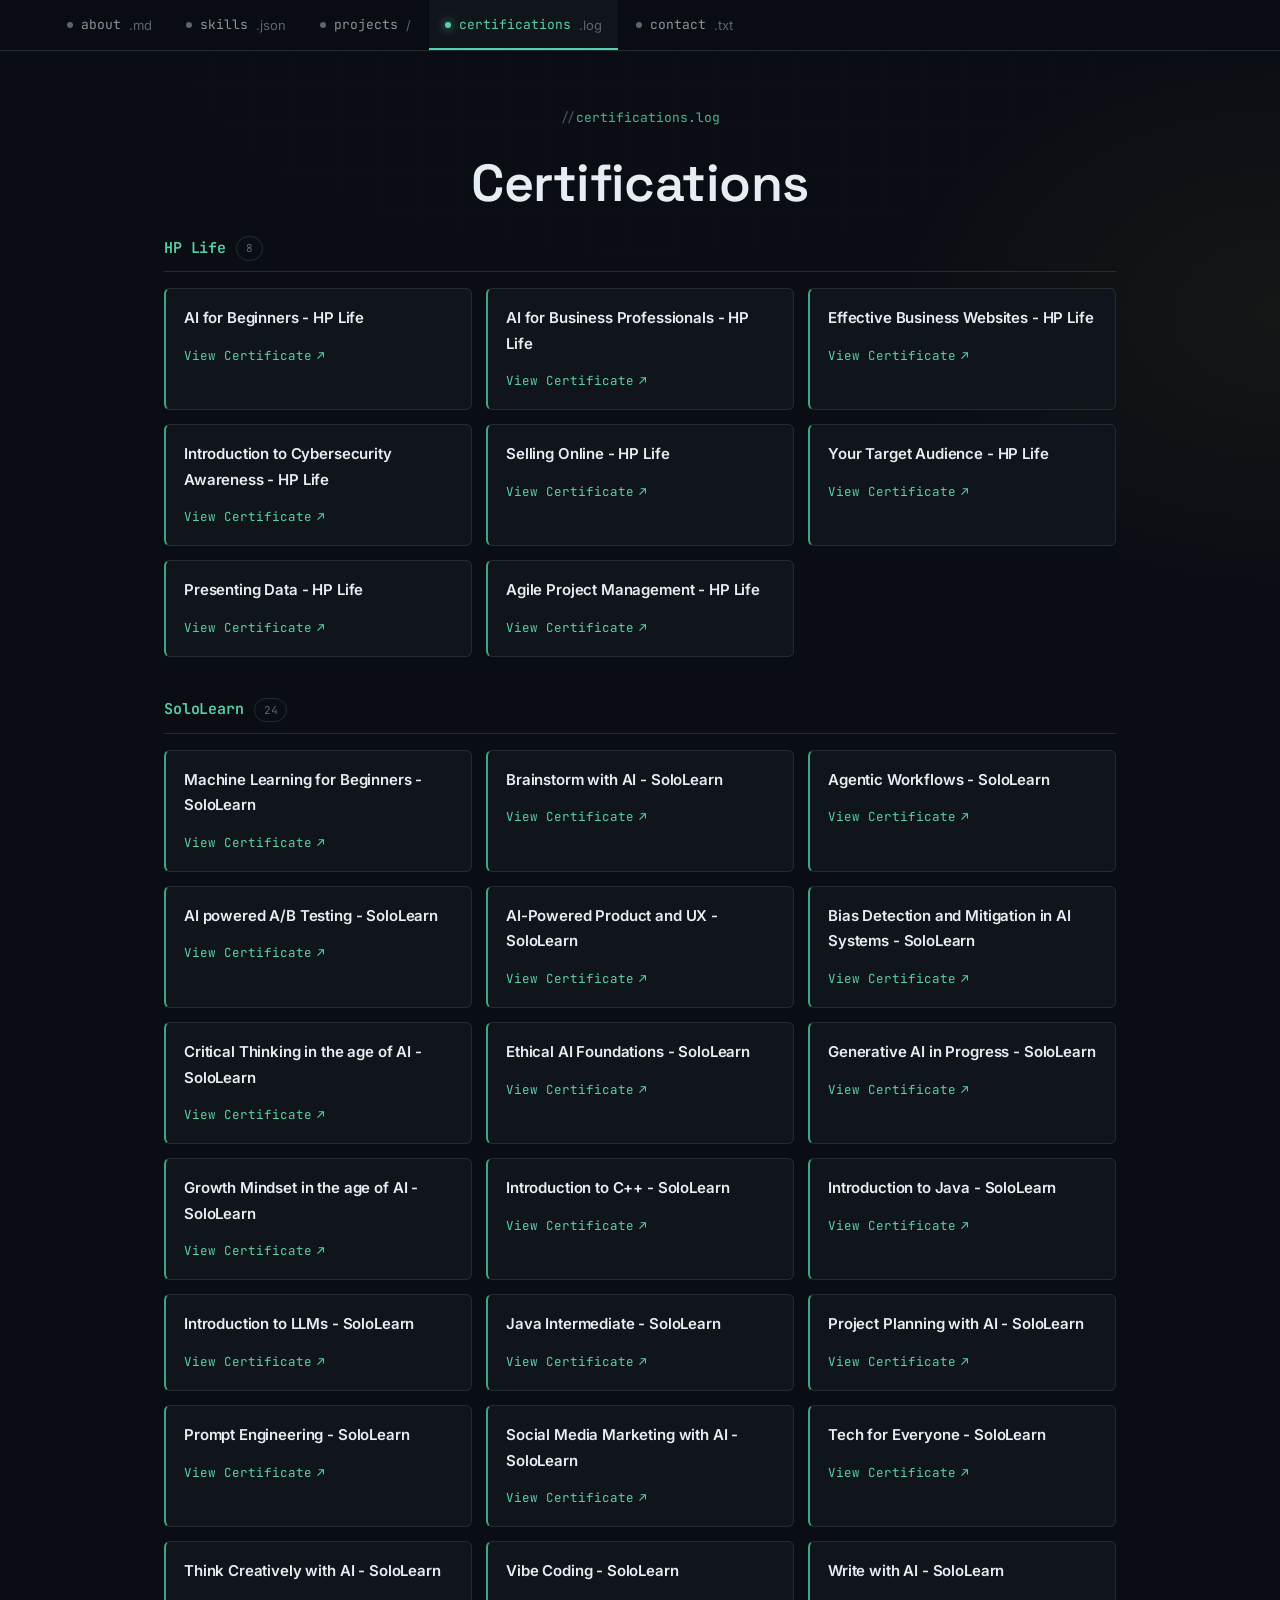
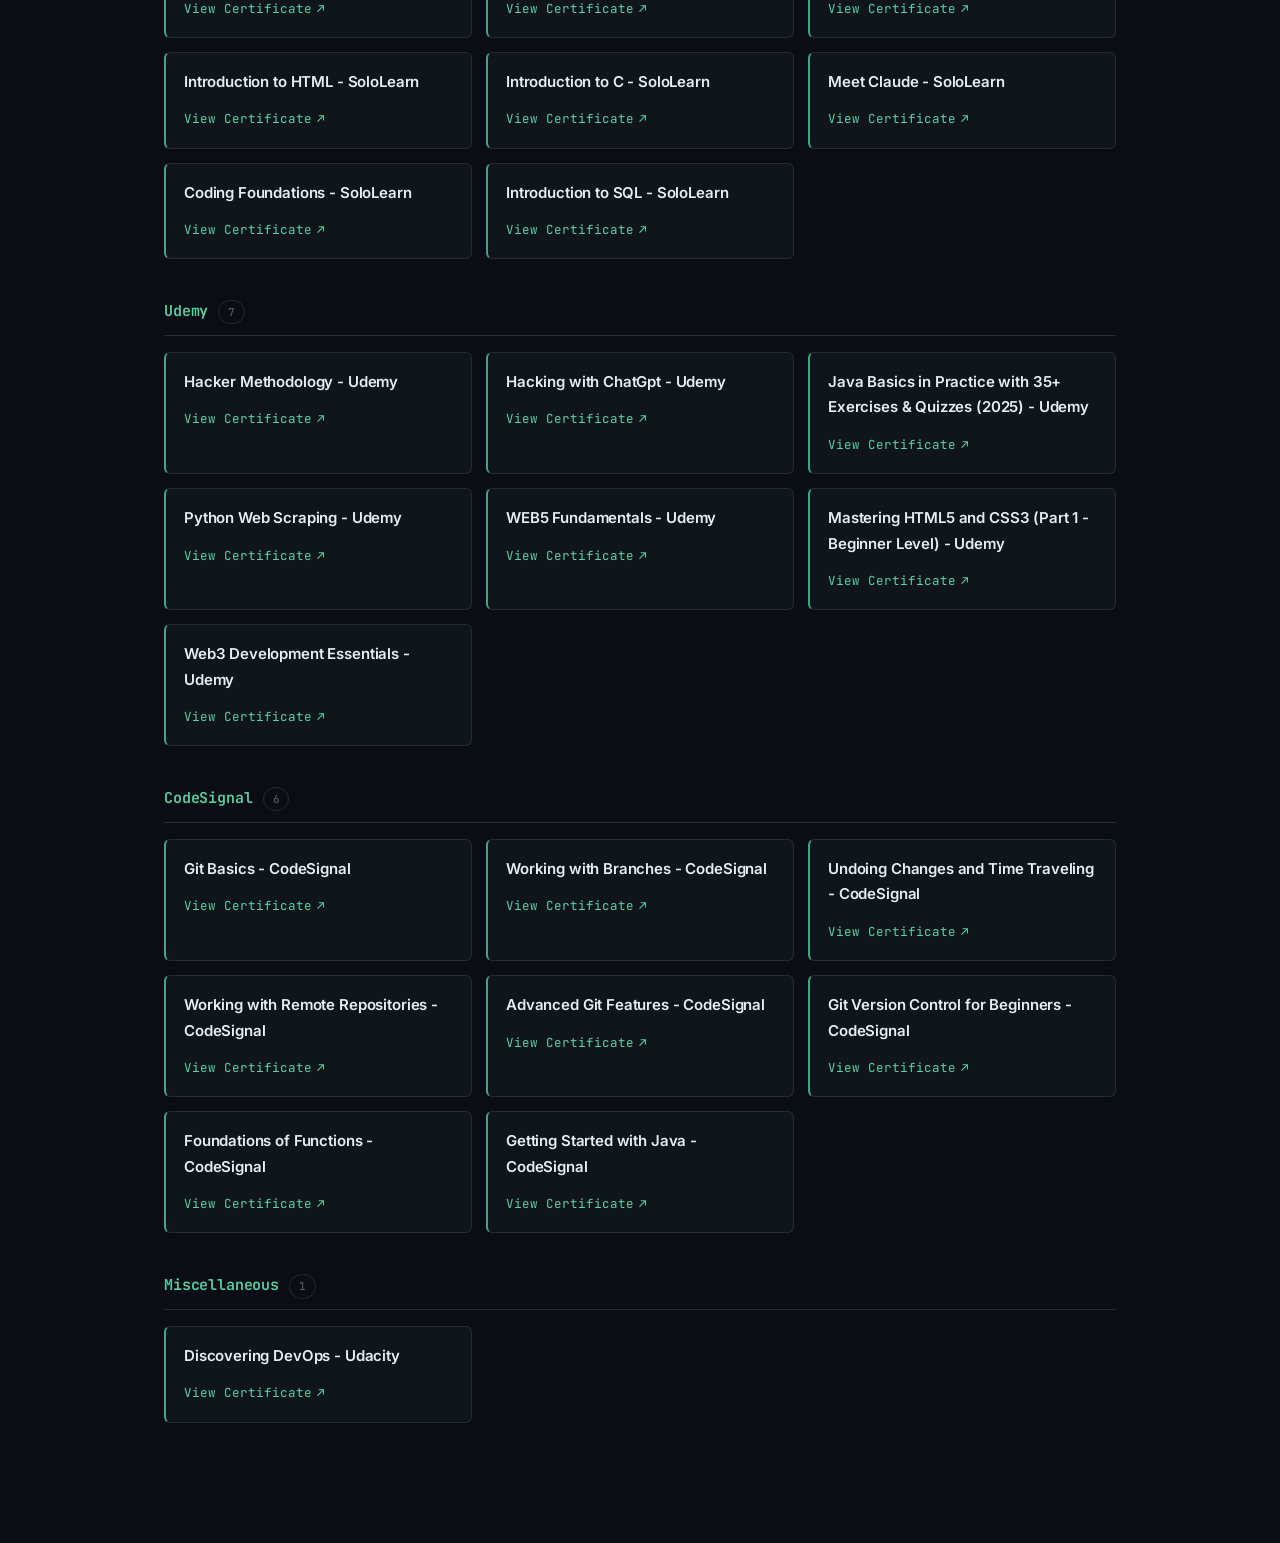
==== commit 5d75068e: "Add new certification: Introduction to SQL from SoloLearn to certifications.html" ====
--- a/certifications.html
+++ b/certifications.html
@@ -352,6 +352,15 @@
               >View Certificate</a
             >
           </div>
+
+          <div class="cert-card">
+            <h2 class="cert-h2">Introduction to SQL - SoloLearn</h2>
+            <a
+              href="https://www.sololearn.com/certificates/CC-JI31KCJB"
+              target="_blank"
+              >View Certificate</a
+            >
+          </div>
         </div>
       </div>
 
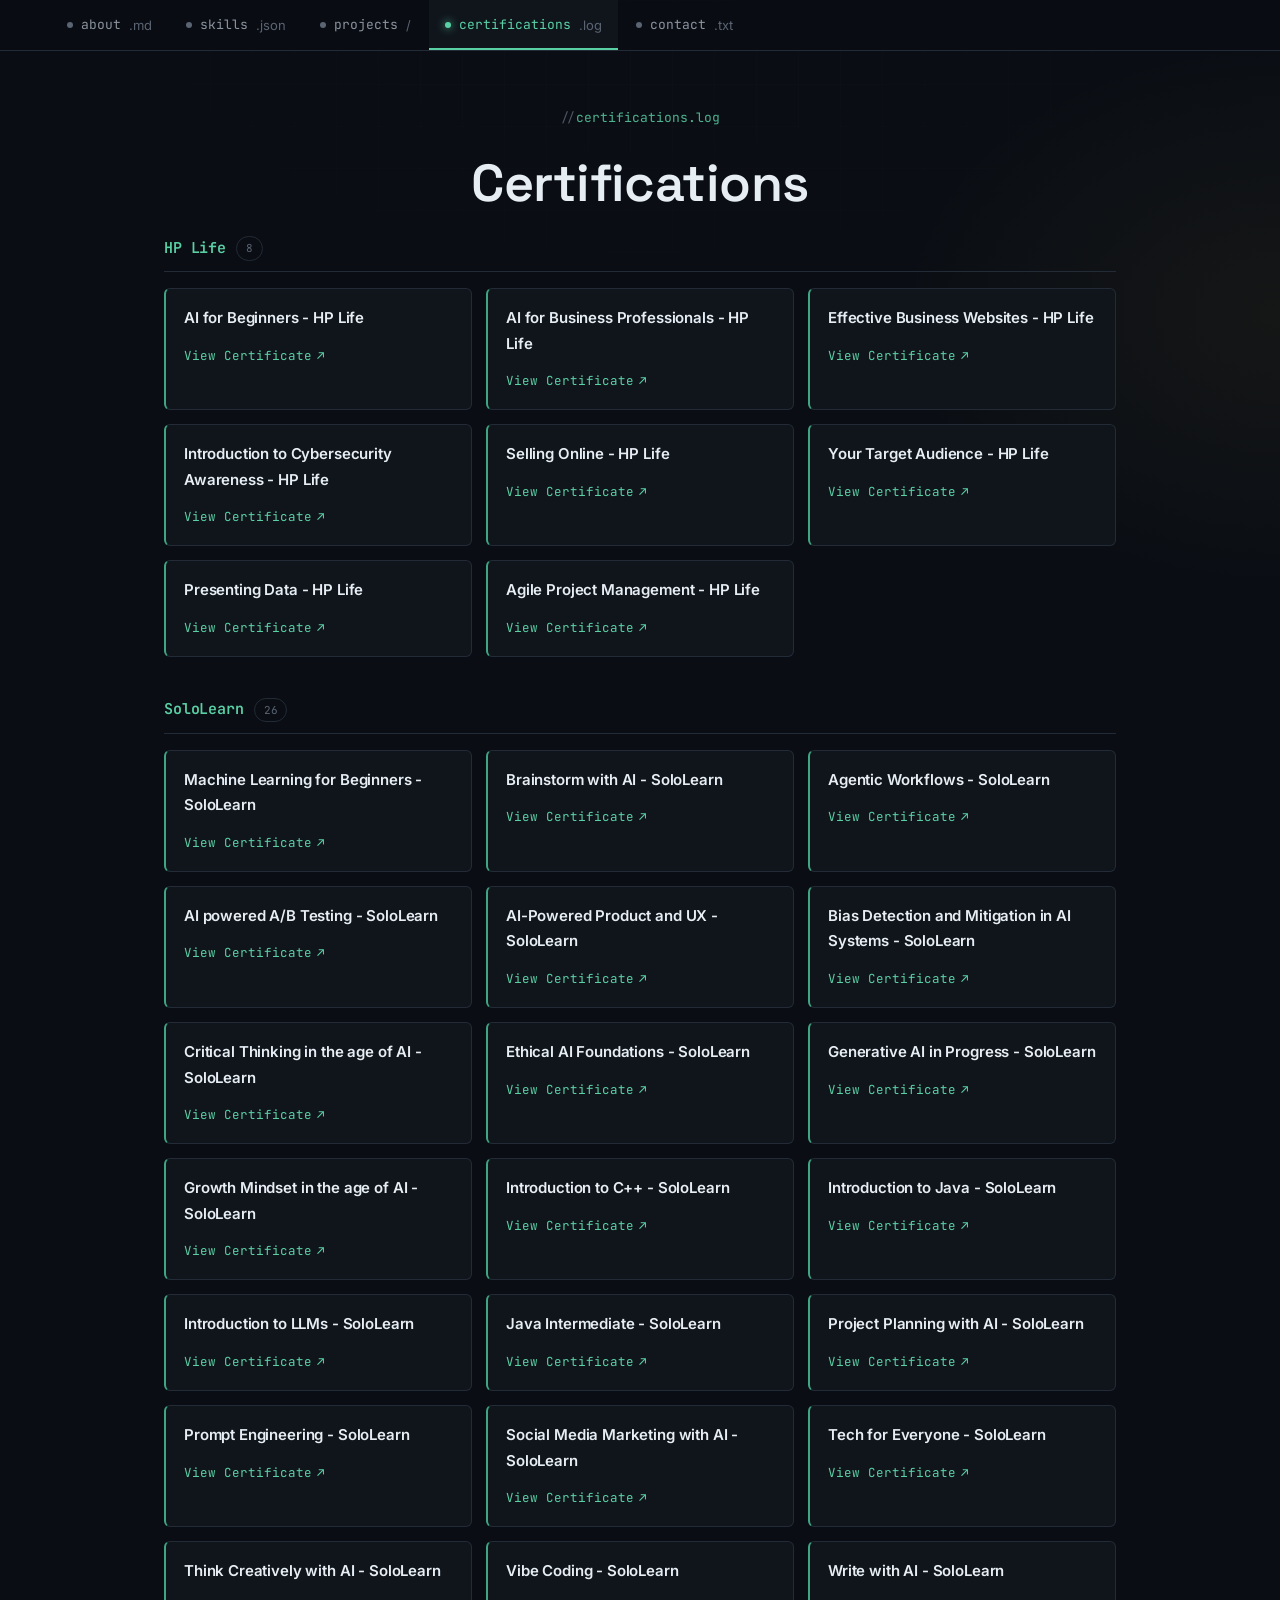
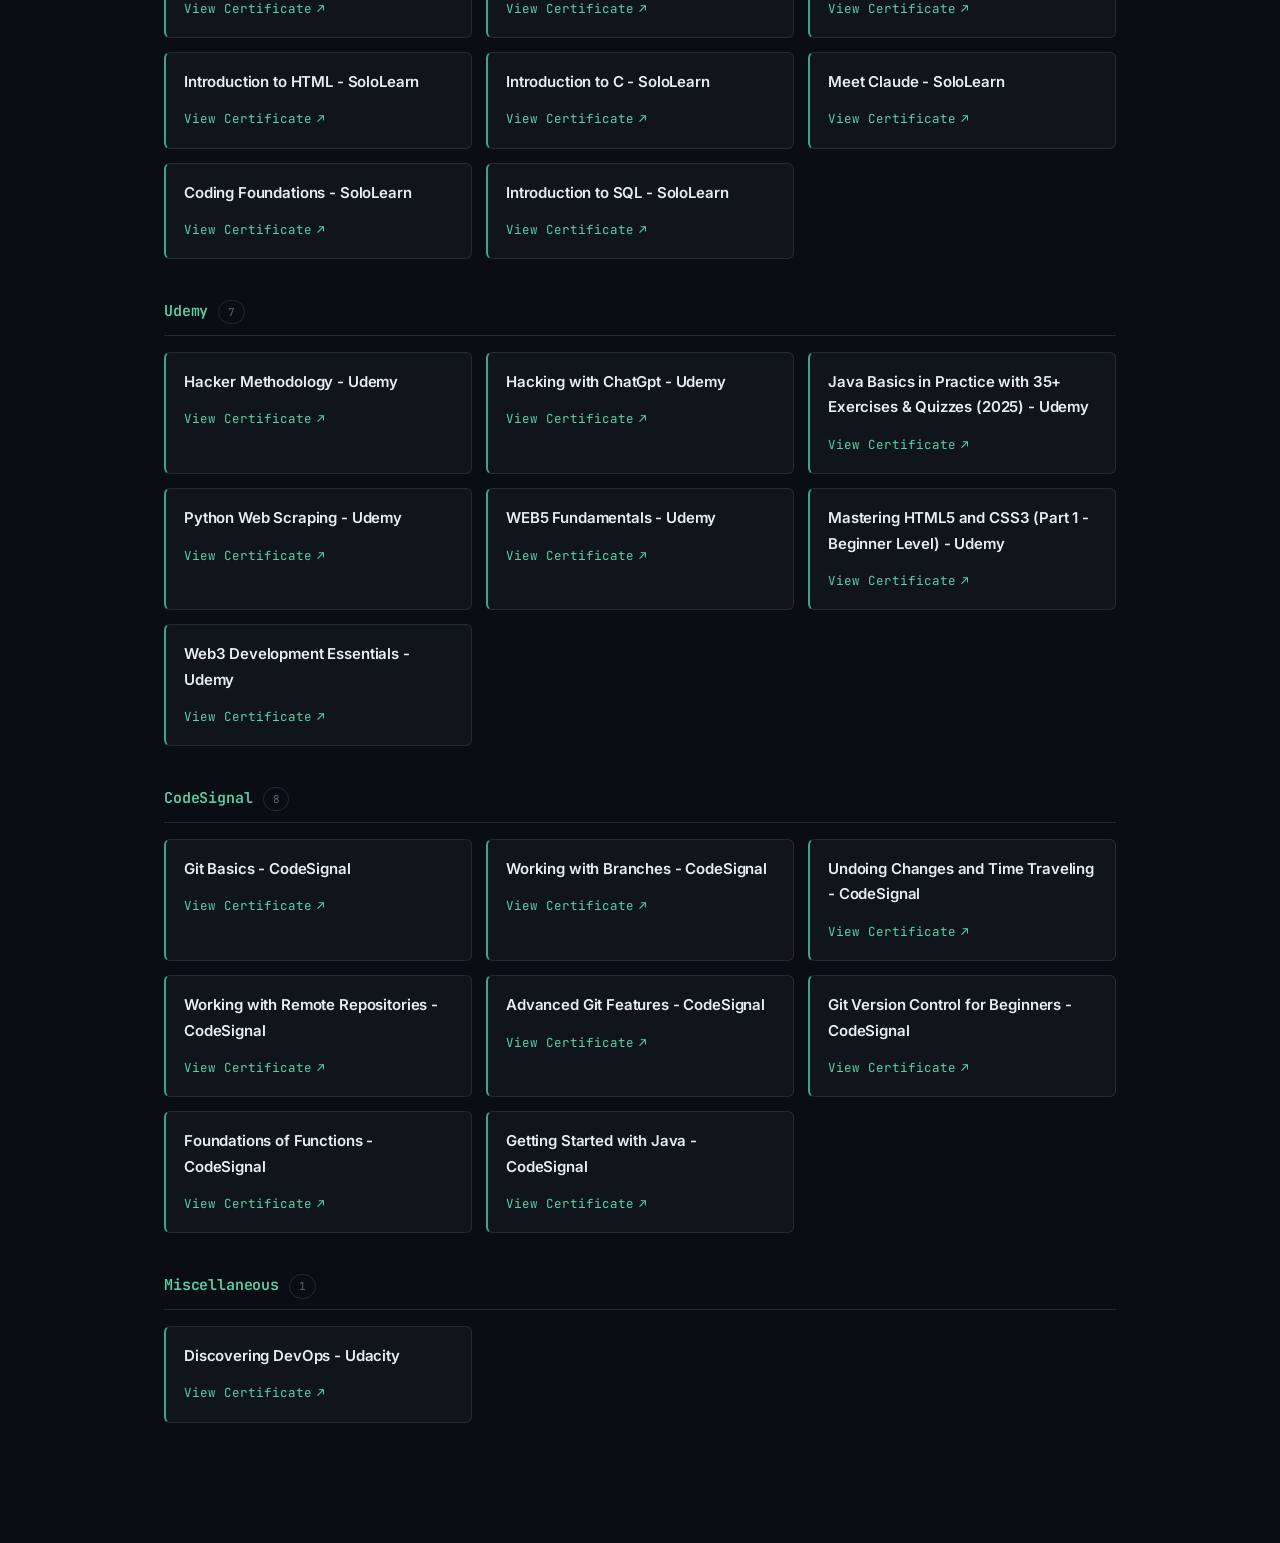
==== commit 4c942f9c: "Update certification counts for SoloLearn and CodeSignal in certifications.html" ====
--- a/certifications.html
+++ b/certifications.html
@@ -122,7 +122,7 @@
       </div>
 
       <div class="issuer-group">
-        <h2 class="issuer-name">SoloLearn <span class="count">24</span></h2>
+        <h2 class="issuer-name">SoloLearn <span class="count">26</span></h2>
         <div class="cert-grid">
           <div class="cert-card">
             <h2 class="cert-h2">Machine Learning for Beginners - SoloLearn</h2>
@@ -438,7 +438,7 @@
       </div>
 
       <div class="issuer-group">
-        <h2 class="issuer-name">CodeSignal <span class="count">6</span></h2>
+        <h2 class="issuer-name">CodeSignal <span class="count">8</span></h2>
         <div class="cert-grid">
           <div class="cert-card">
             <h2 class="cert-h2">Git Basics - CodeSignal</h2>
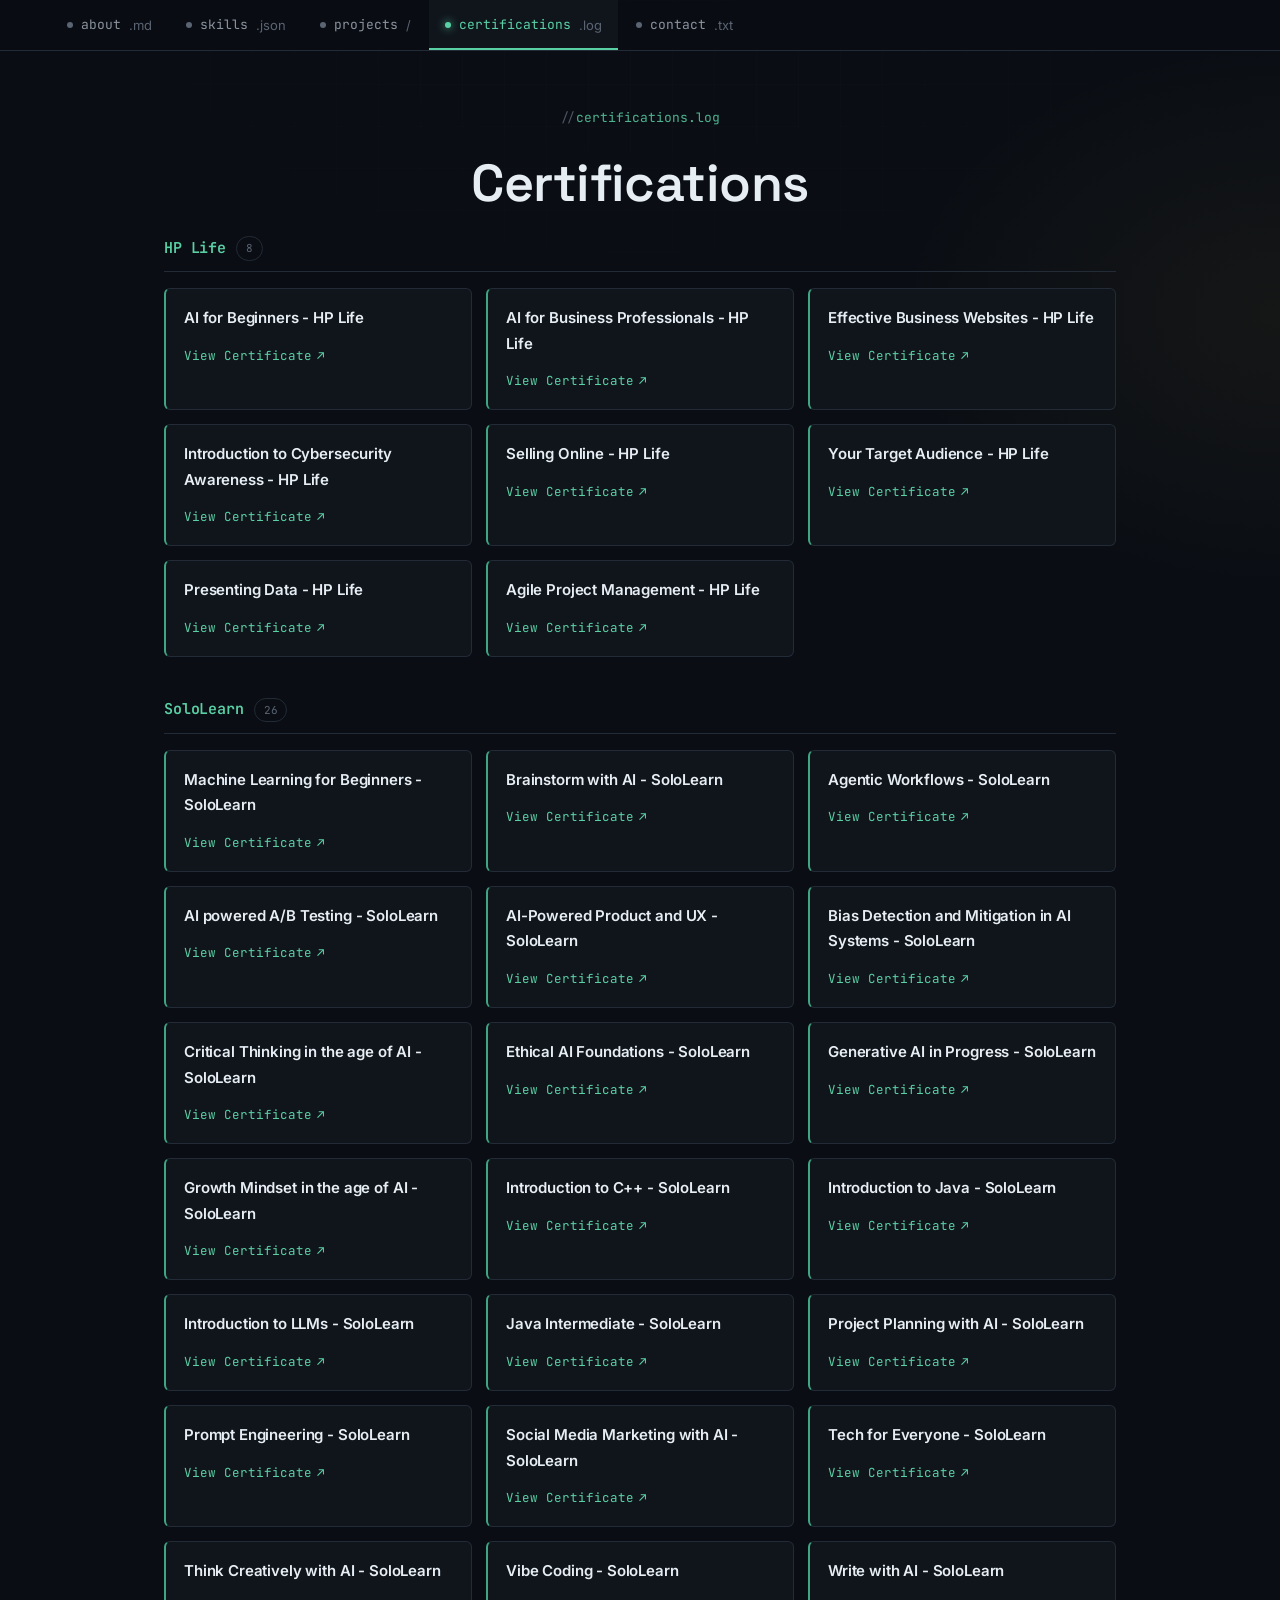
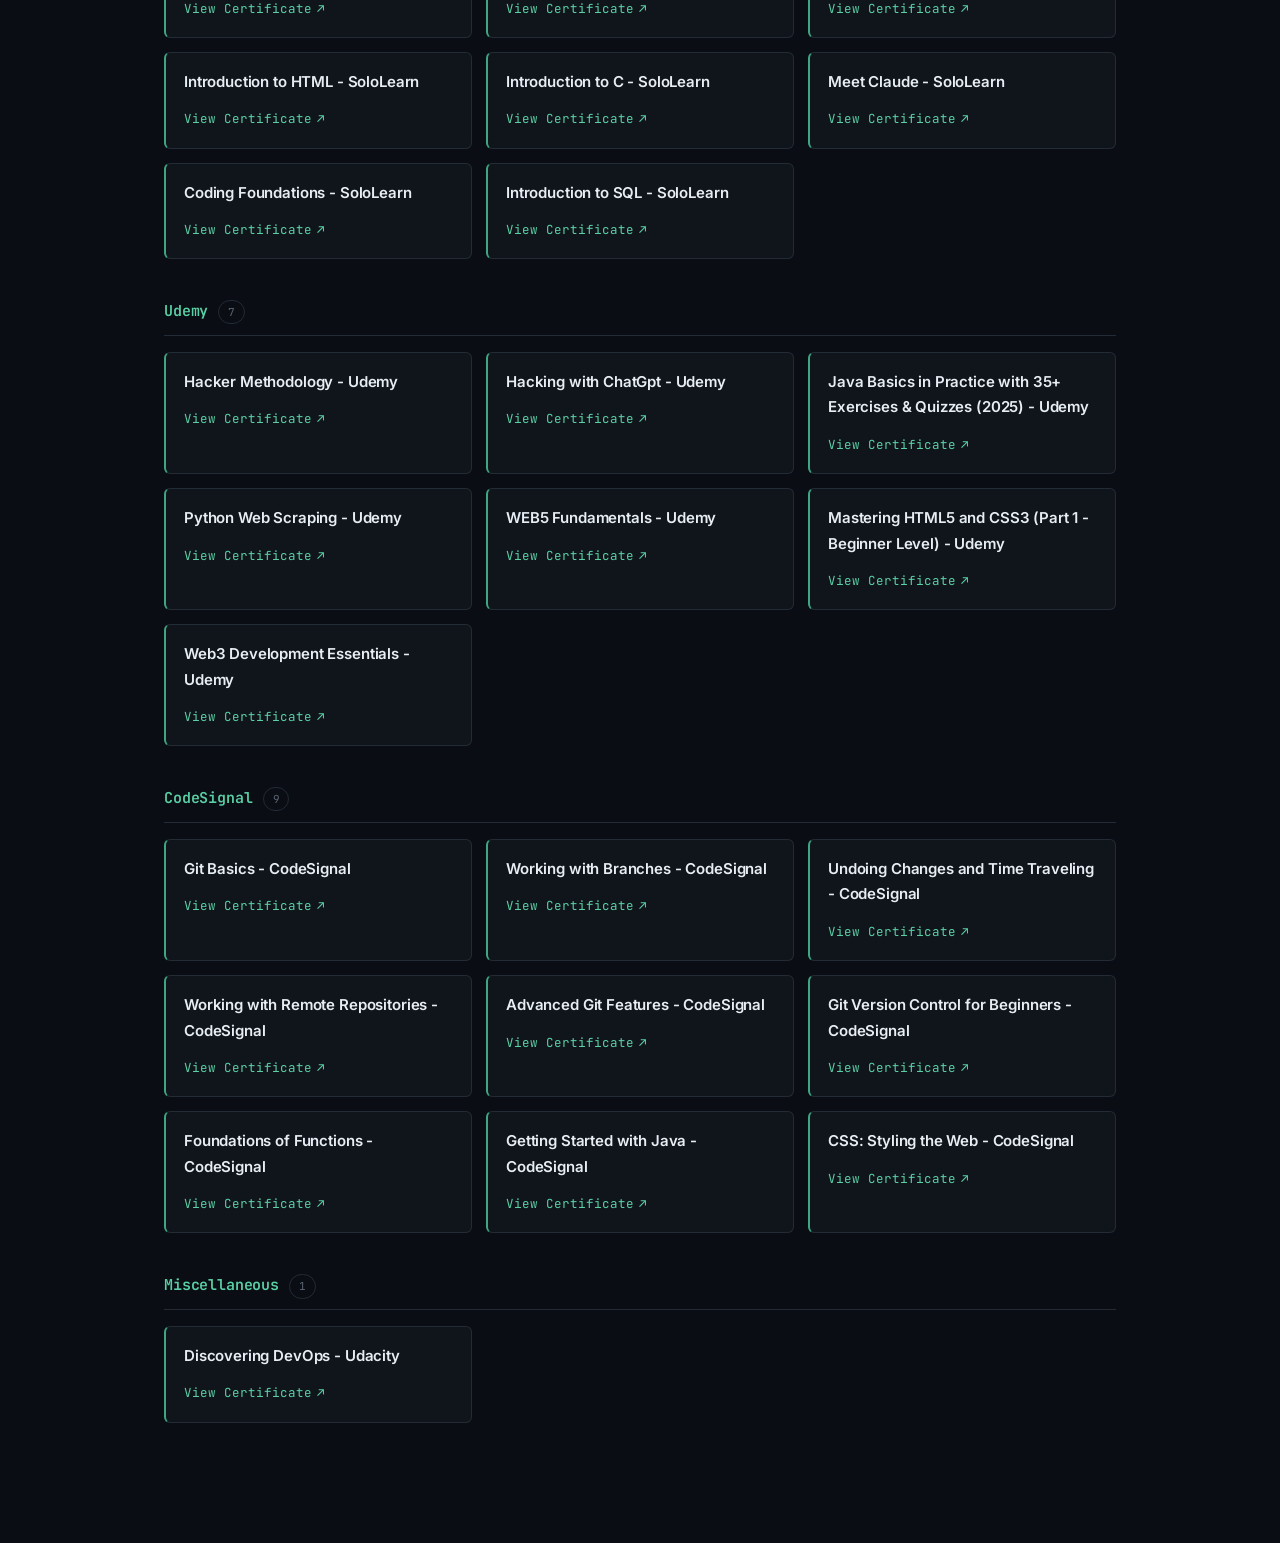
==== commit 979f8f16: "Update CodeSignal certification count and add new certification: CSS: Styling the Web in certificati" ====
--- a/certifications.html
+++ b/certifications.html
@@ -438,7 +438,7 @@
       </div>
 
       <div class="issuer-group">
-        <h2 class="issuer-name">CodeSignal <span class="count">8</span></h2>
+        <h2 class="issuer-name">CodeSignal <span class="count">9</span></h2>
         <div class="cert-grid">
           <div class="cert-card">
             <h2 class="cert-h2">Git Basics - CodeSignal</h2>
@@ -513,6 +513,15 @@
             <h2 class="cert-h2">Getting Started with Java - CodeSignal</h2>
             <a
               href="https://codesignal.com/learn/certificates/cmr0frbi000byl504bilwakas/courses/31"
+              target="_blank"
+              >View Certificate</a
+            >
+          </div>
+
+          <div class="cert-card">
+            <h2 class="cert-h2">CSS: Styling the Web - CodeSignal</h2>
+            <a
+              href="https://codesignal.com/learn/certificates/cmr0frbi000byl504bilwakas/courses/1394"
               target="_blank"
               >View Certificate</a
             >
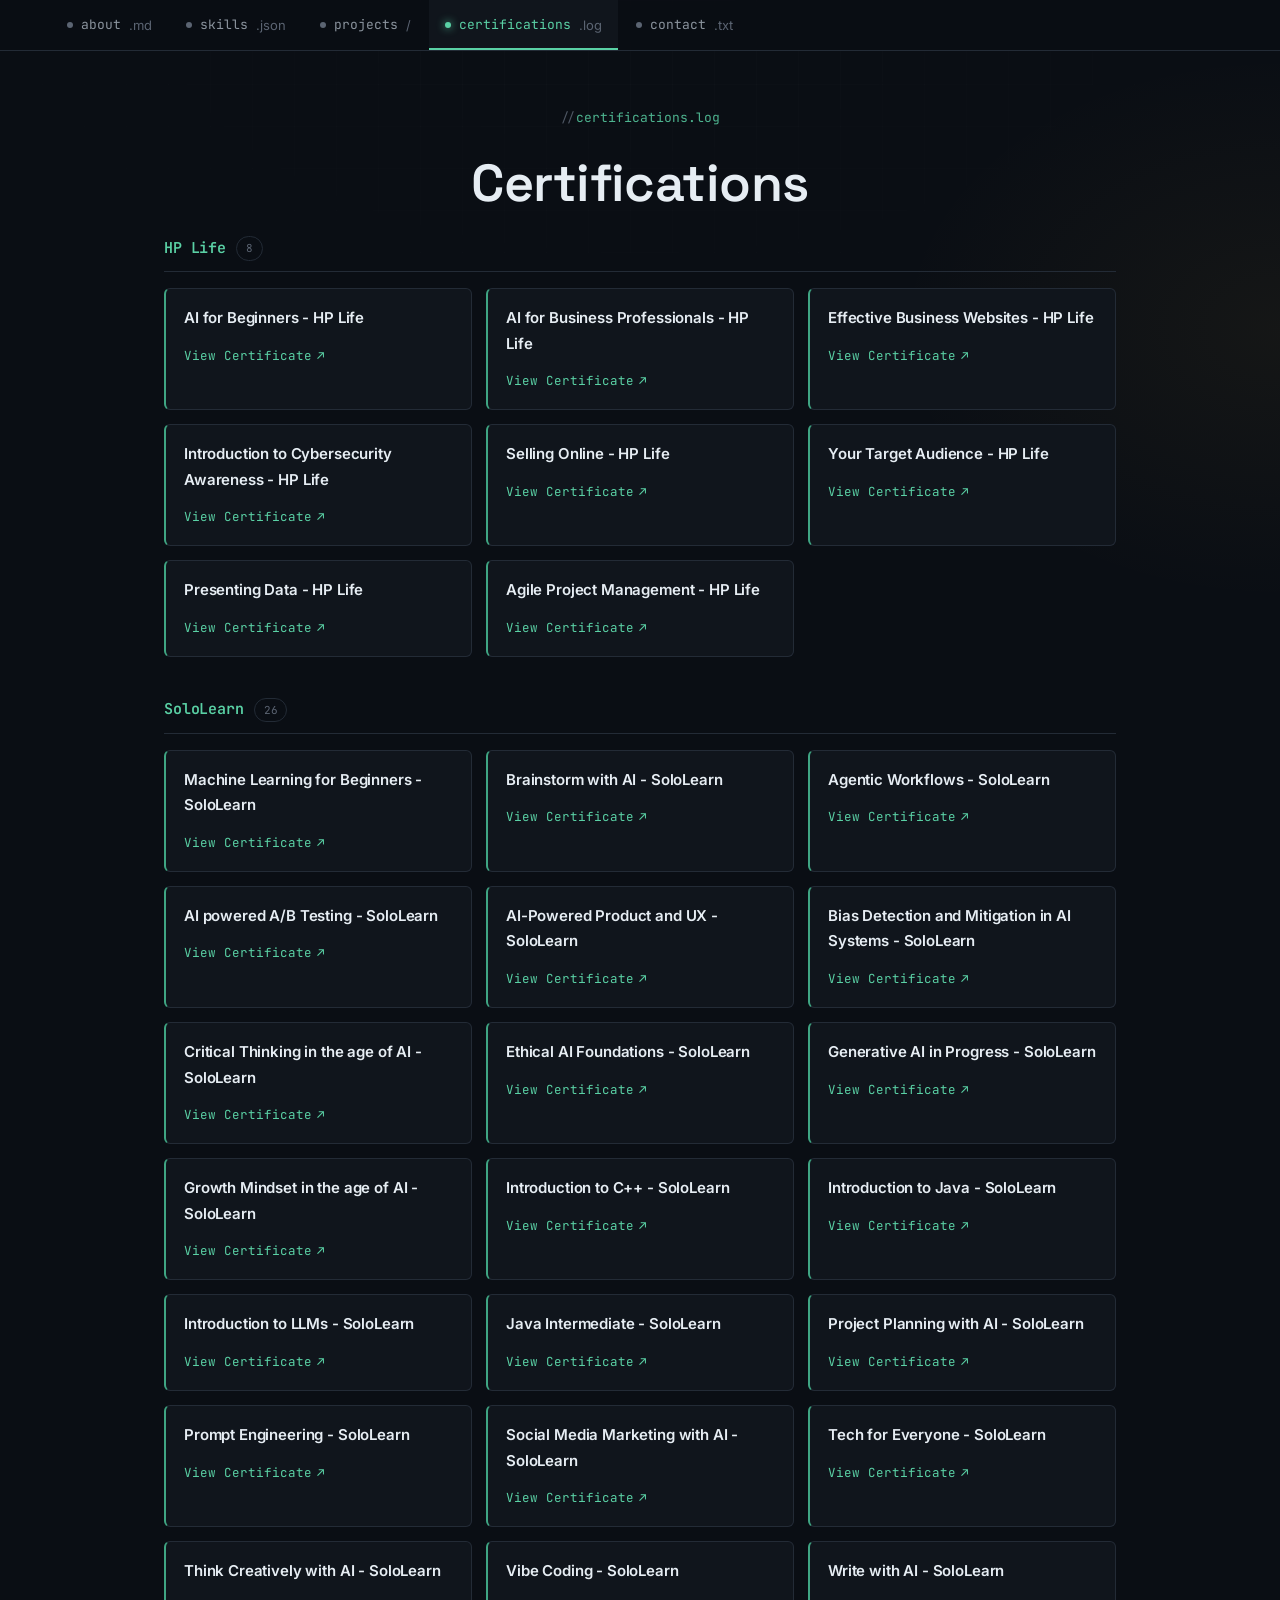
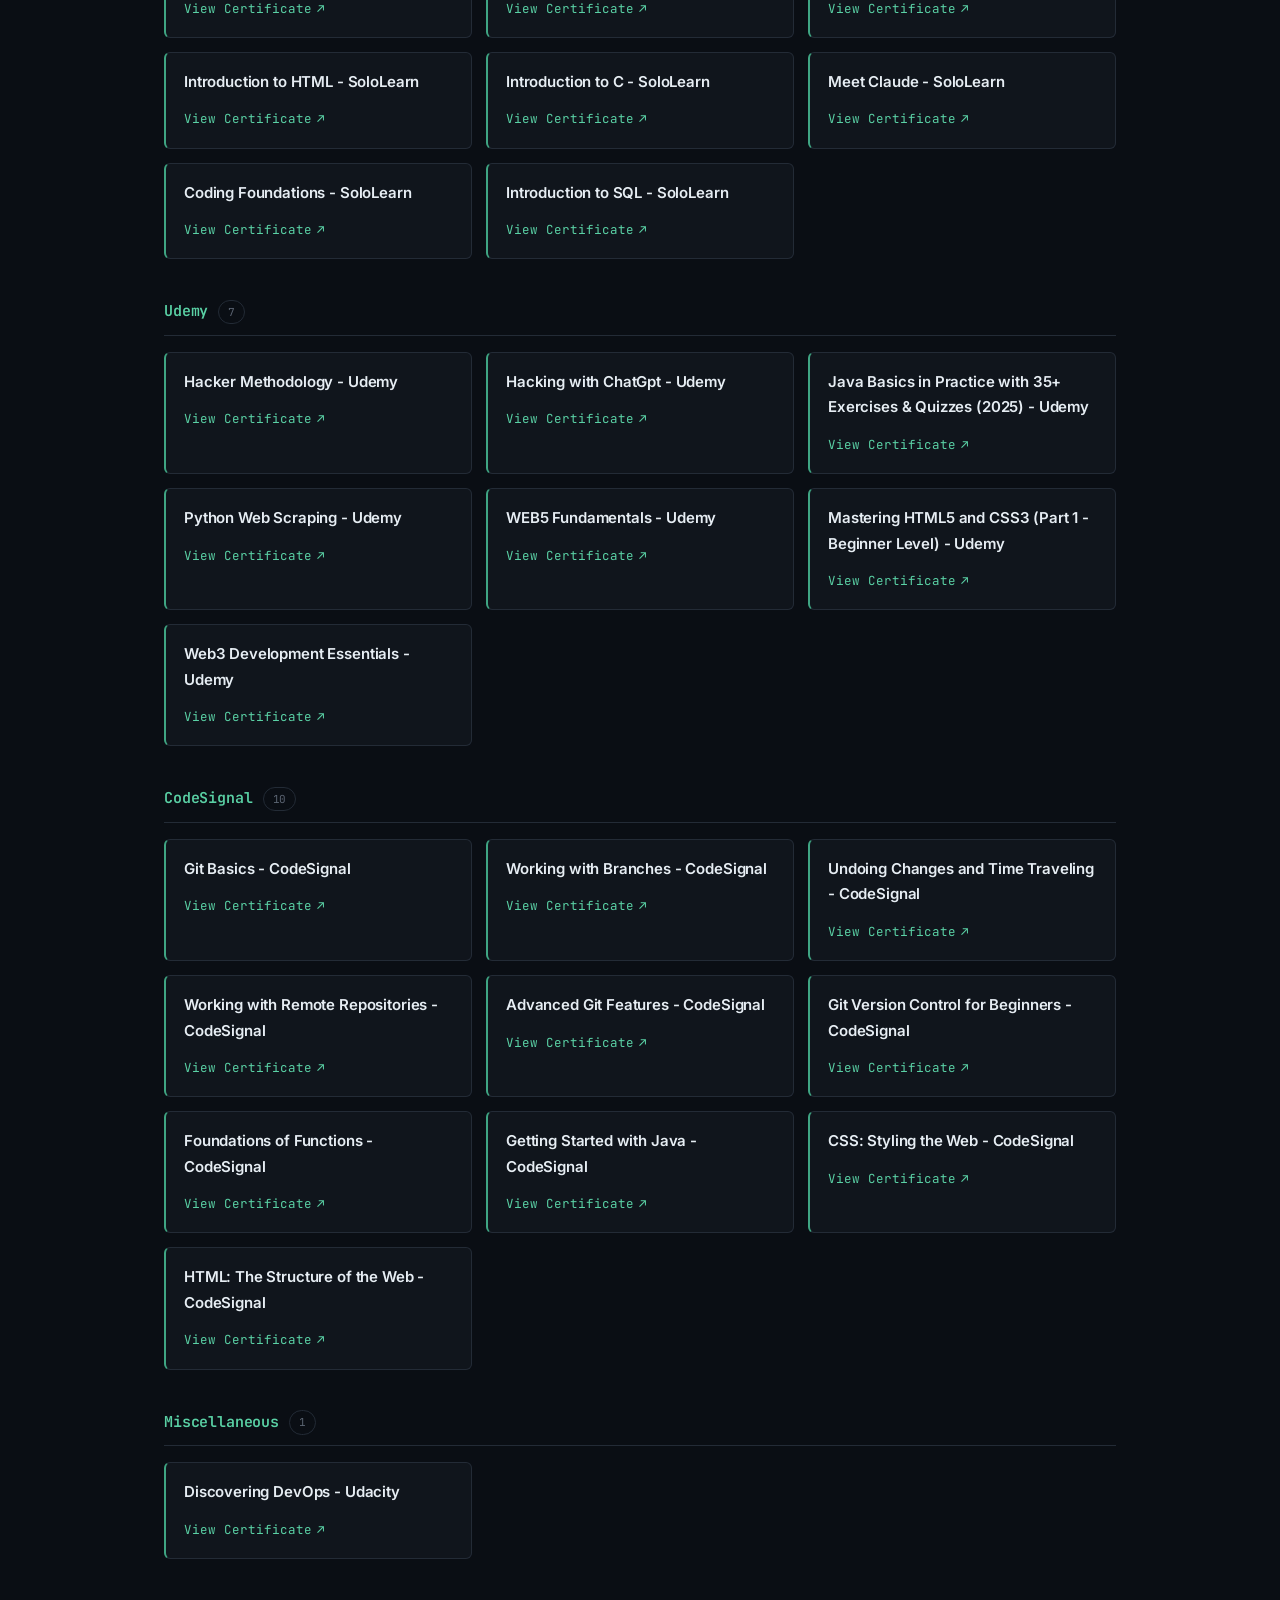
==== commit ec530537: "Update CodeSignal certification count to 10 and add new certification: HTML: The Structure of the We" ====
--- a/certifications.html
+++ b/certifications.html
@@ -438,7 +438,7 @@
       </div>
 
       <div class="issuer-group">
-        <h2 class="issuer-name">CodeSignal <span class="count">9</span></h2>
+        <h2 class="issuer-name">CodeSignal <span class="count">10</span></h2>
         <div class="cert-grid">
           <div class="cert-card">
             <h2 class="cert-h2">Git Basics - CodeSignal</h2>
@@ -522,6 +522,15 @@
             <h2 class="cert-h2">CSS: Styling the Web - CodeSignal</h2>
             <a
               href="https://codesignal.com/learn/certificates/cmr0frbi000byl504bilwakas/courses/1394"
+              target="_blank"
+              >View Certificate</a
+            >
+          </div>
+
+          <div class="cert-card">
+            <h2 class="cert-h2">HTML: The Structure of the Web - CodeSignal</h2>
+            <a
+              href="https://codesignal.com/learn/certificates/cmr0frbi000byl504bilwakas/courses/1393"
               target="_blank"
               >View Certificate</a
             >
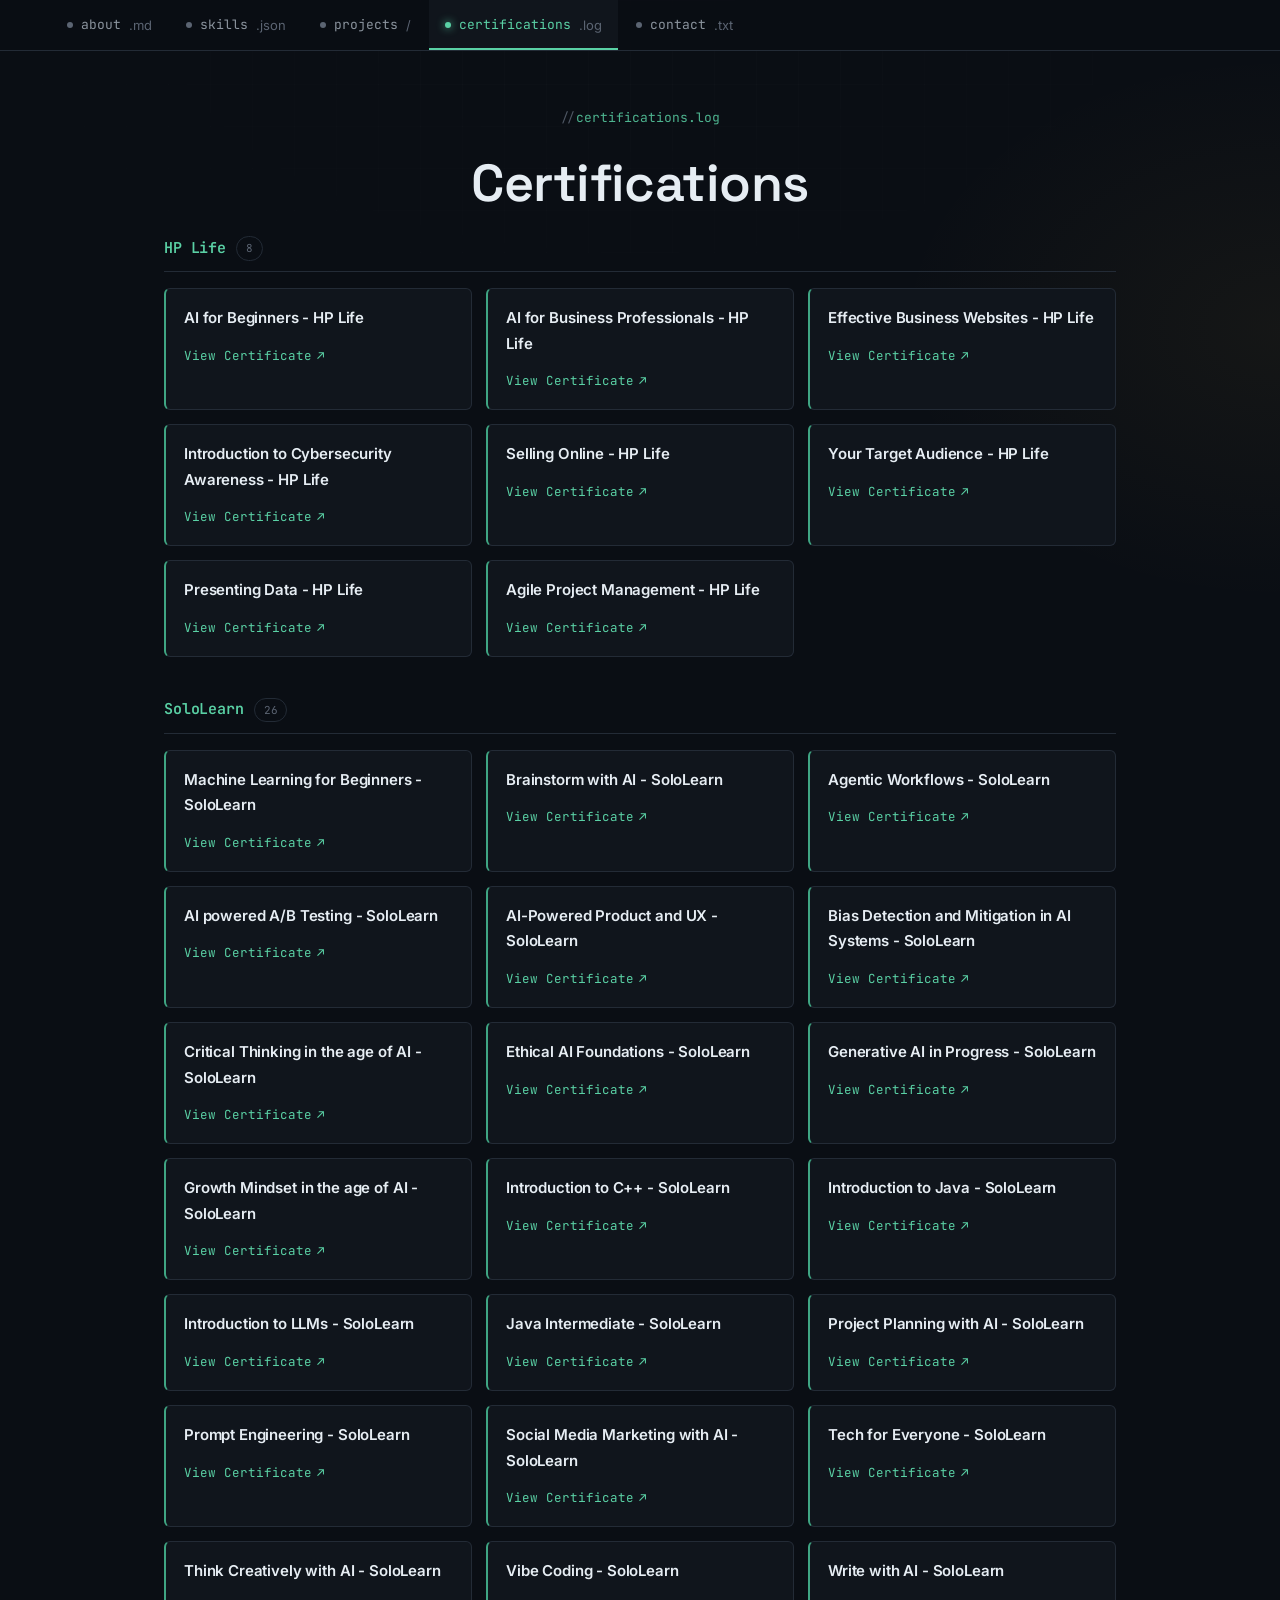
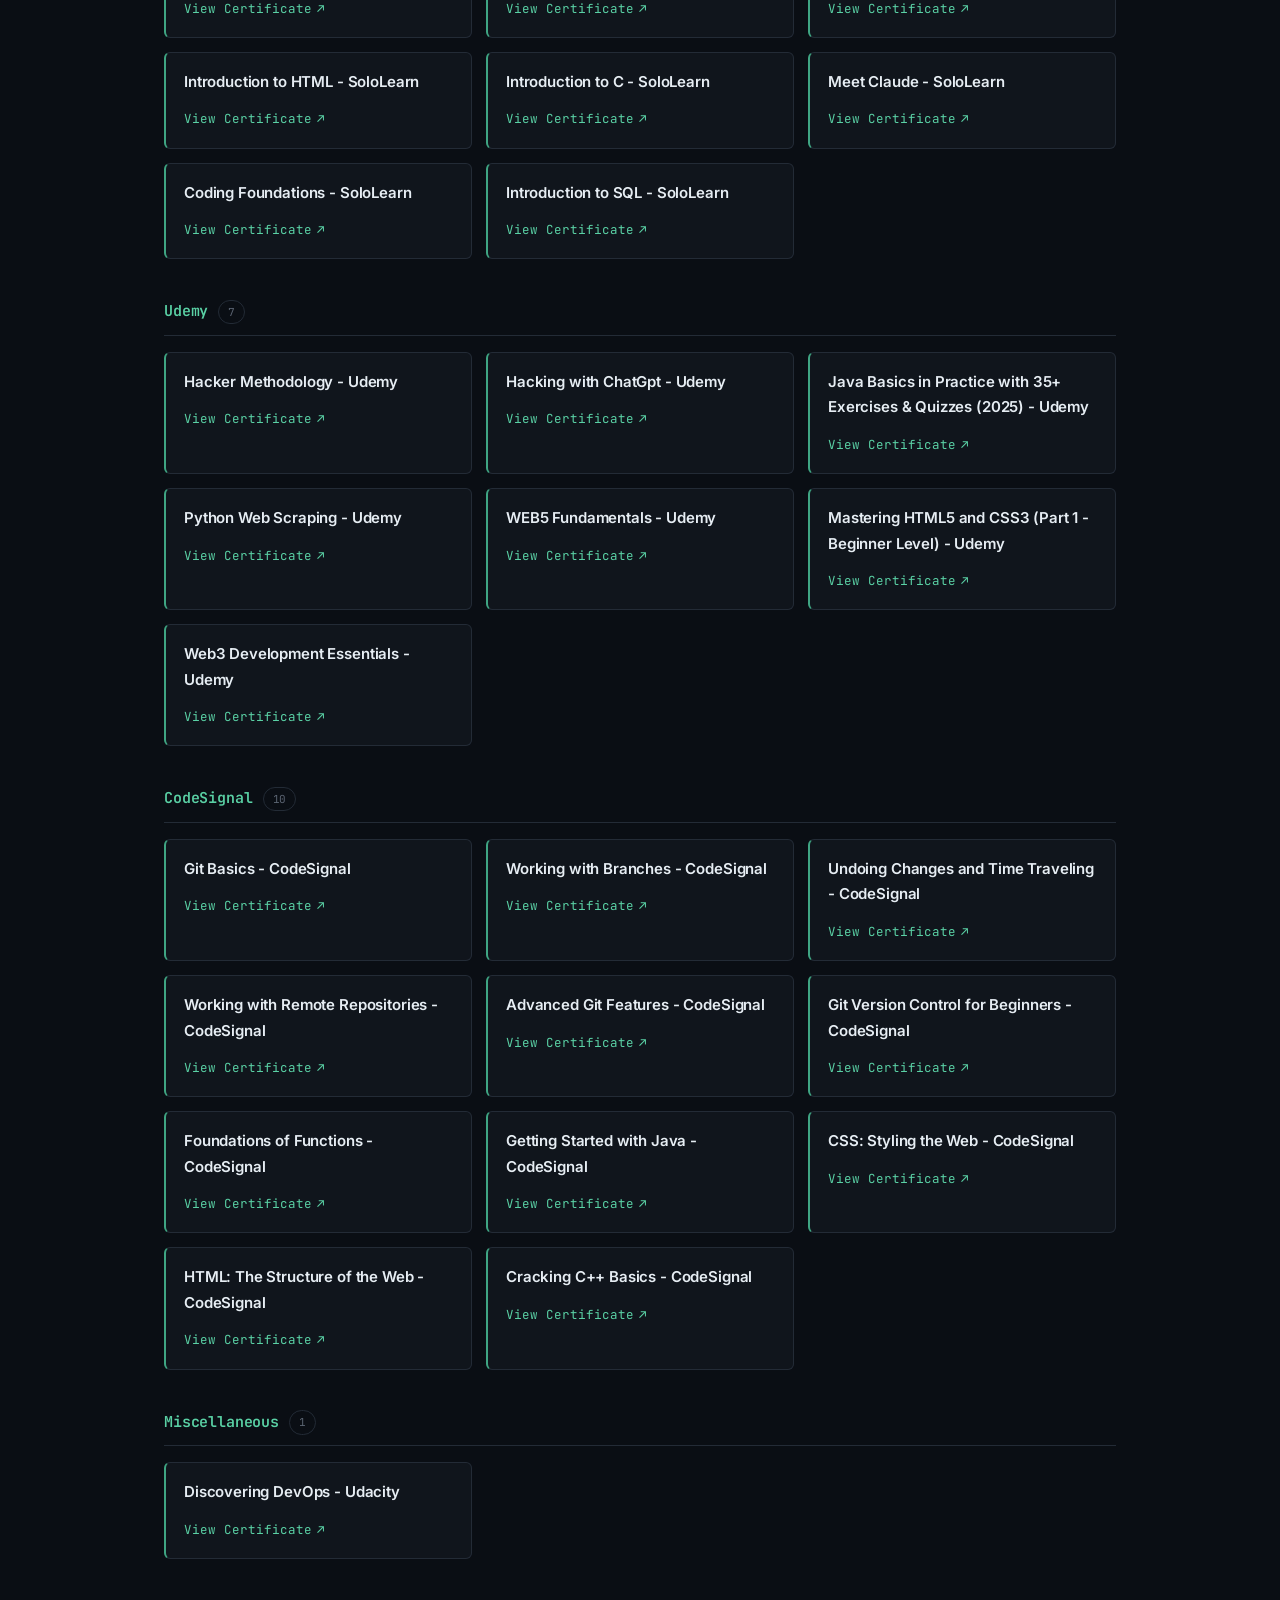
==== commit c3c191fa: "Add new certification: Cracking C++ Basics from CodeSignal to certifications.html" ====
--- a/certifications.html
+++ b/certifications.html
@@ -535,6 +535,15 @@
               >View Certificate</a
             >
           </div>
+
+          <div class="cert-card">
+            <h2 class="cert-h2">Cracking C++ Basics - CodeSignal</h2>
+            <a
+              href="https://codesignal.com/learn/certificates/cmr0frbi000byl504bilwakas/courses/283"
+              target="_blank"
+              >View Certificate</a
+            >
+          </div>
         </div>
       </div>
 
